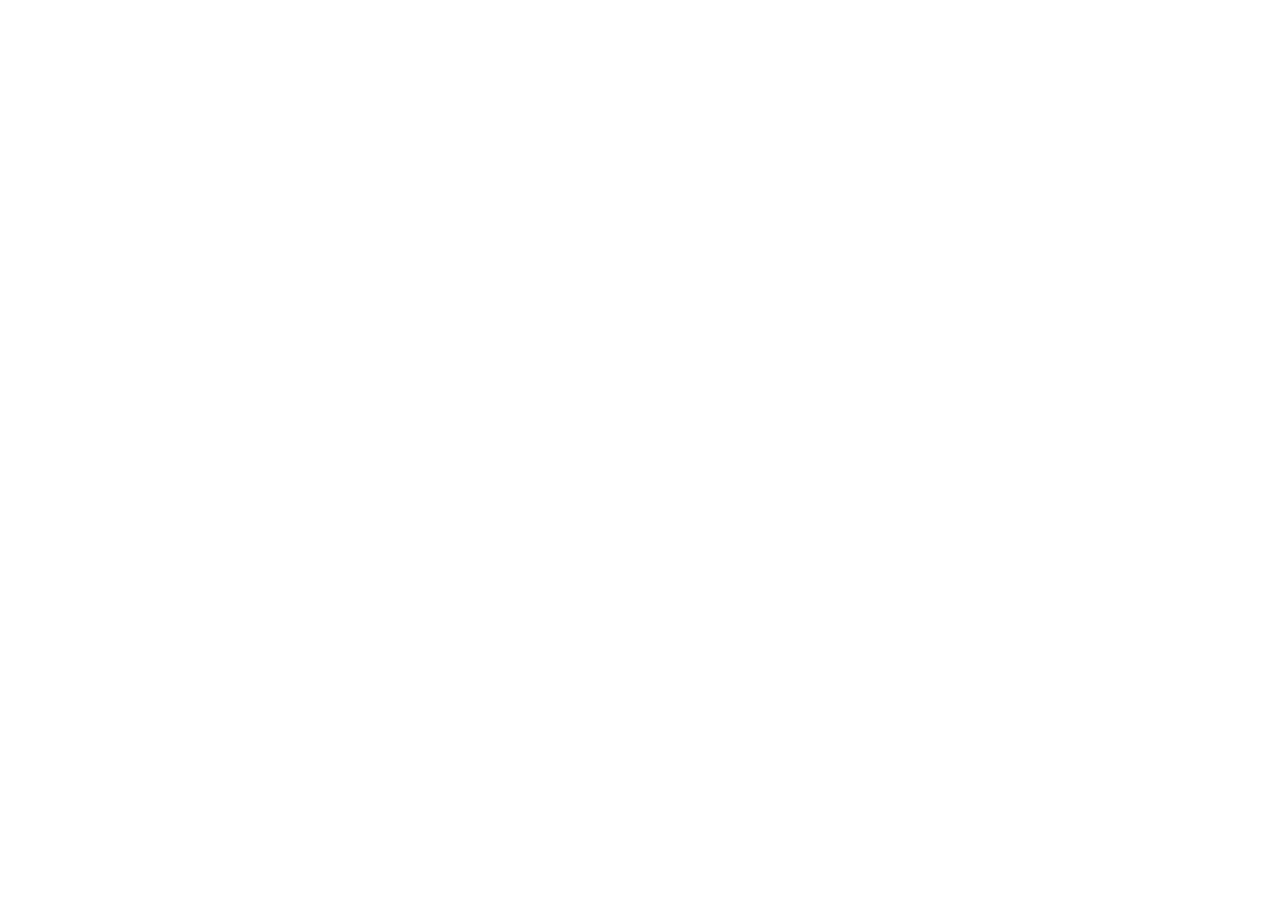
==== index.html @ b616f13e "init: start coffe house task" ====
<!DOCTYPE html>
<html lang="en">
<head>
    <meta charset="UTF-8">
    <meta name="viewport" content="width=device-width, initial-scale=1.0">
    <title>Coffe House</title>
</head>
<body>
    
</body>
</html>
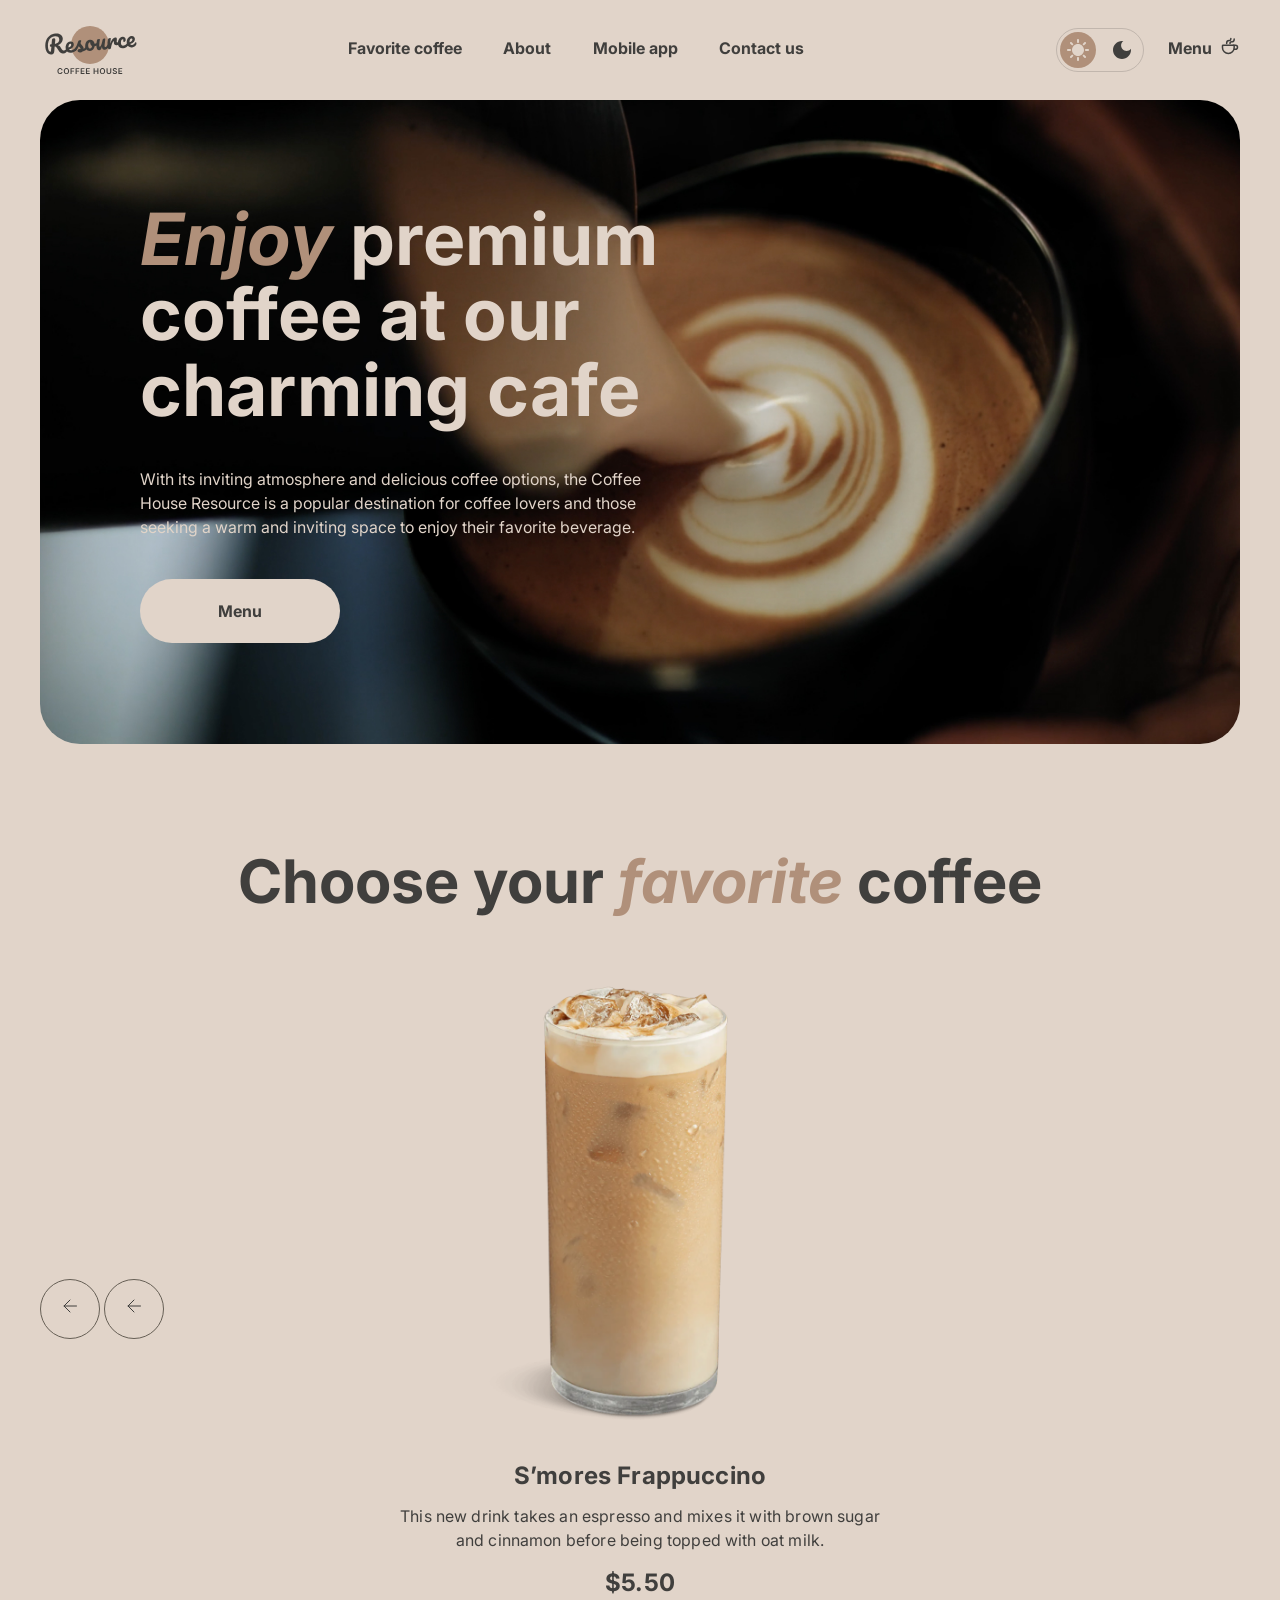
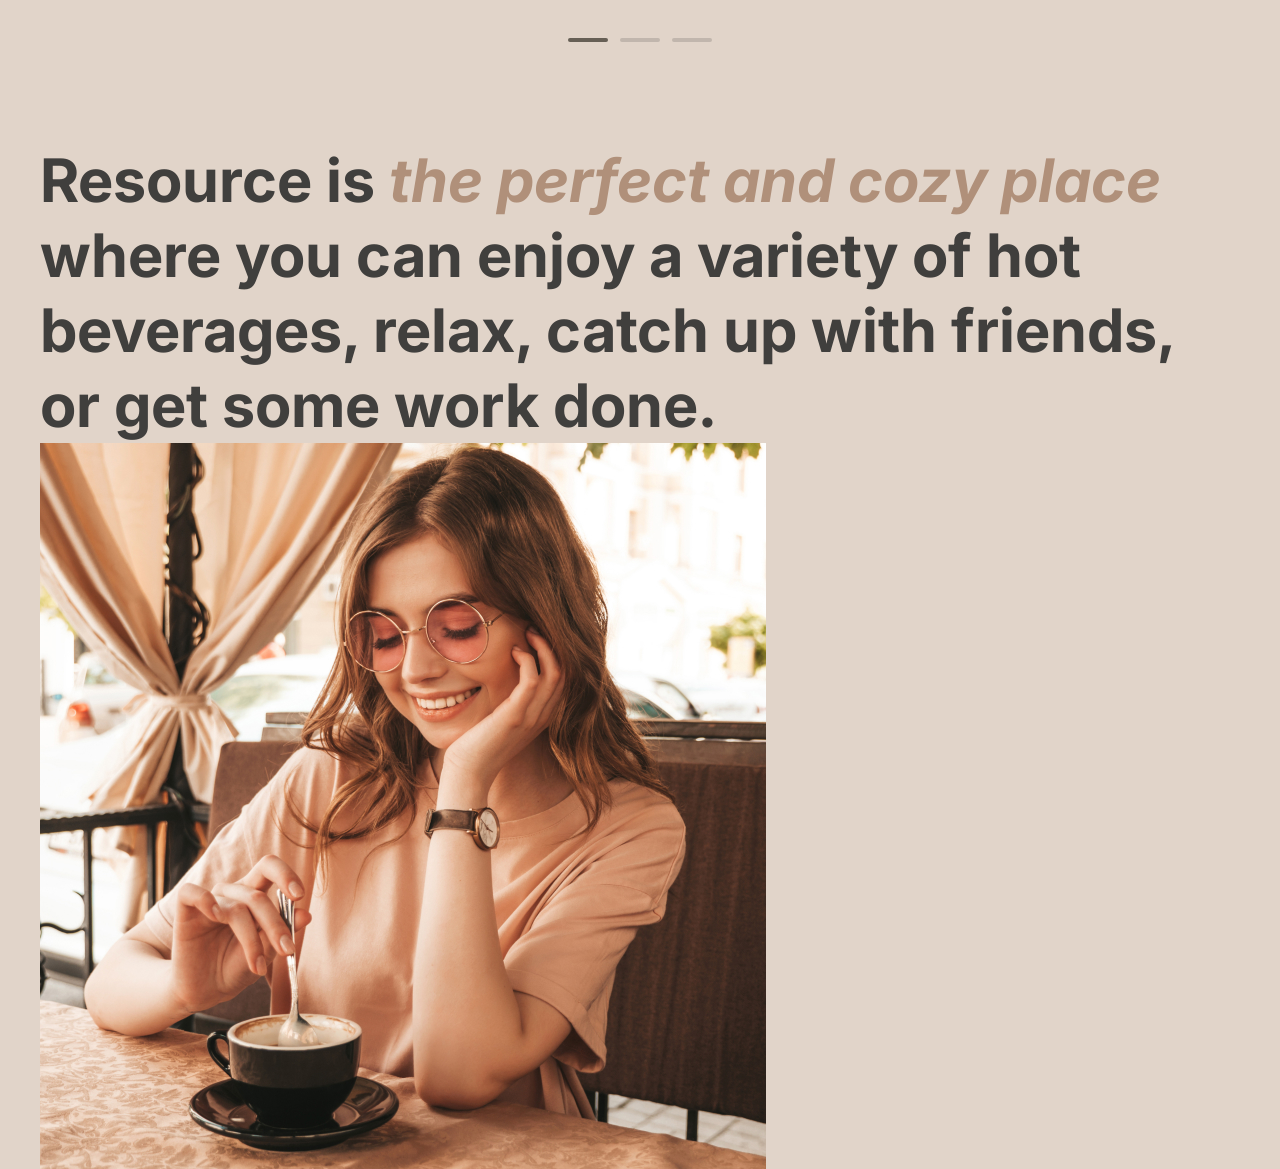
==== commit b7befe83: "feat: add header, hero & slider sections" ====
--- a/index.html
+++ b/index.html
@@ -1,11 +1,257 @@
-<!DOCTYPE html>
+<!doctype html>
 <html lang="en">
-<head>
-    <meta charset="UTF-8">
-    <meta name="viewport" content="width=device-width, initial-scale=1.0">
+  <head>
+    <meta charset="UTF-8" />
+    <meta name="viewport" content="width=device-width, initial-scale=1.0" />
+    <link rel="stylesheet" href="./styles/normalize.css" />
+    <link rel="stylesheet" href="./styles/style.css" />
     <title>Coffe House</title>
-</head>
-<body>
-    
-</body>
-</html>+  </head>
+  <body>
+    <div class="container">
+      <header class="header">
+        <div class="header__left">
+          <a href="/" class="header__logo"
+            ><svg
+              width="100"
+              height="60"
+              viewBox="0 0 100 60"
+              fill="none"
+              xmlns="http://www.w3.org/2000/svg"
+            >
+              <path
+                d="M69 25C69 35.4934 60.4934 44 50 44C39.5066 44 31 35.4934 31 25C31 14.5066 39.5066 6 50 6C60.4934 6 69 14.5066 69 25Z"
+                fill="#B0907A"
+              />
+              <path
+                d="M95.6784 22.2913C95.8856 22.2732 96.0534 22.3548 96.1817 22.5364C96.326 22.7165 96.4127 22.9739 96.442 23.3086C96.4922 23.8824 96.4 24.3884 96.1652 24.8265C95.7789 25.5509 95.2359 26.1365 94.5362 26.5832C93.8524 27.0285 93.0084 27.295 92.0042 27.3829C90.4741 27.5168 89.2469 27.1664 88.3226 26.3318C87.3969 25.4812 86.8658 24.2749 86.7291 22.7129C86.6329 21.6131 86.7748 20.5727 87.1547 19.5919C87.5333 18.5951 88.1046 17.7822 88.8687 17.1532C89.6487 16.5229 90.5568 16.1623 91.5928 16.0717C92.5173 15.9908 93.2829 16.2049 93.8895 16.714C94.4948 17.2071 94.8386 17.9239 94.9209 18.8643C95.0171 19.9641 94.7016 20.9473 93.9743 21.814C93.2617 22.6633 91.9772 23.4021 90.1208 24.0303C90.5675 24.73 91.2451 25.0401 92.1537 24.9606C92.8072 24.9035 93.3279 24.7053 93.7158 24.3662C94.1197 24.0257 94.5692 23.4725 95.0643 22.7064C95.2346 22.4506 95.4393 22.3122 95.6784 22.2913ZM91.3914 18.4503C90.8016 18.5019 90.3295 18.8885 89.9751 19.6102C89.6365 20.3304 89.5098 21.1767 89.5949 22.149L89.5991 22.1968C90.5199 21.8914 91.2318 21.4918 91.7347 20.9981C92.2376 20.5044 92.4632 19.9626 92.4117 19.3729C92.3852 19.0701 92.2766 18.8386 92.0859 18.6786C91.9098 18.5013 91.6783 18.4252 91.3914 18.4503Z"
+                fill="#403F3D"
+              />
+              <path
+                d="M83.2976 28.1446C81.7356 28.2813 80.4779 27.9497 79.5245 27.1497C78.5857 26.3324 78.0529 25.1985 77.926 23.7481C77.813 22.457 77.969 21.303 78.394 20.2861C78.819 19.2692 79.4149 18.4622 80.1818 17.8651C80.9487 17.268 81.7784 16.9304 82.671 16.8523C83.5477 16.7756 84.2481 16.9793 84.7723 17.4635C85.311 17.9303 85.6159 18.5702 85.6871 19.383C85.7456 20.0525 85.6437 20.6316 85.3813 21.1203C85.1348 21.6076 84.7725 21.8722 84.2944 21.9141C83.9915 21.9406 83.7382 21.8904 83.5344 21.7637C83.3465 21.6356 83.2414 21.444 83.2191 21.189C83.2093 21.0774 83.2141 20.9485 83.2334 20.8023C83.2527 20.6561 83.2676 20.5504 83.278 20.4852C83.3367 20.2392 83.357 20.0125 83.3389 19.8053C83.3208 19.5981 83.2511 19.4436 83.1297 19.3418C83.0243 19.2386 82.876 19.1953 82.6847 19.2121C82.3181 19.2441 81.9901 19.4415 81.7006 19.8041C81.4097 20.1508 81.193 20.6114 81.0506 21.186C80.9081 21.7606 80.8661 22.3826 80.9247 23.0521C81.0865 24.901 81.9723 25.7551 83.5821 25.6142C84.2356 25.557 84.9181 25.2805 85.6296 24.7846C86.3556 24.2714 87.0469 23.5444 87.7034 22.6036C87.8752 22.3637 88.0806 22.2333 88.3197 22.2124C88.5269 22.1942 88.6946 22.2759 88.8229 22.4574C88.9672 22.6375 89.054 22.895 89.0832 23.2297C89.1362 23.8354 89.028 24.3427 88.7587 24.7518C88.0904 25.7418 87.2526 26.5378 86.2452 27.1399C85.2524 27.7247 84.2699 28.0596 83.2976 28.1446Z"
+                fill="#403F3D"
+              />
+              <path
+                d="M69.549 29.3476C68.9433 29.4006 68.485 29.1195 68.1742 28.5042C67.8794 27.8876 67.6706 26.8779 67.5479 25.4753C67.3666 23.4032 67.4892 21.4089 67.9158 19.4924C68.0188 19.0177 68.2207 18.6627 68.5213 18.4276C68.8365 18.1752 69.289 18.0232 69.8787 17.9716C70.1975 17.9437 70.4242 17.964 70.5586 18.0326C70.6931 18.1011 70.7701 18.2469 70.7897 18.4701C70.812 18.7251 70.7426 19.3094 70.5816 20.2229C70.478 20.8744 70.3993 21.4434 70.3455 21.93C70.2917 22.4165 70.2636 23.0132 70.2612 23.7201C70.6673 22.3033 71.1594 21.136 71.7376 20.2181C72.3158 19.3002 72.8997 18.6308 73.4892 18.2098C74.0947 17.7874 74.6605 17.5532 75.1865 17.5072C76.2225 17.4166 76.7858 17.8893 76.8765 18.9253C76.8946 19.1325 76.8668 19.6409 76.7931 20.4504C76.7214 21.0991 76.6925 21.5032 76.7064 21.6626C76.7552 22.2204 76.9789 22.4819 77.3773 22.4471C77.8236 22.408 78.3668 22.0072 79.0067 21.2445C79.1958 21.0191 79.4019 20.8967 79.6251 20.8772C79.8323 20.8591 80 20.9408 80.1283 21.1223C80.2712 21.2864 80.3559 21.5199 80.3824 21.8228C80.434 22.4125 80.315 22.8887 80.0255 23.2513C79.6197 23.7526 79.1285 24.1971 78.5521 24.5848C77.9903 24.9552 77.3746 25.1697 76.7052 25.2282C75.8604 25.3021 75.196 25.1434 74.7121 24.7521C74.2441 24.3594 73.978 23.7965 73.9139 23.0633C73.8929 22.8242 73.8959 22.583 73.9228 22.3397C73.9268 22.0182 73.9239 21.8016 73.9142 21.69C73.8919 21.435 73.793 21.3151 73.6177 21.3305C73.3786 21.3514 73.0836 21.6503 72.7325 22.2271C72.396 22.7865 72.0748 23.5213 71.7689 24.4314C71.4631 25.3415 71.2332 26.2932 71.0791 27.2864C70.9694 28.0509 70.8068 28.5791 70.5914 28.8709C70.3906 29.1455 70.0431 29.3044 69.549 29.3476Z"
+                fill="#403F3D"
+              />
+              <path
+                d="M59.2462 30.2488C58.5289 30.3116 57.9106 30.0364 57.3912 29.4233C56.8863 28.7929 56.5906 27.9836 56.5042 26.9954C56.3996 25.8 56.3838 24.7012 56.4567 23.699C56.5282 22.6809 56.6985 21.5979 56.9675 20.4501C57.085 19.958 57.2782 19.5958 57.547 19.3635C57.8157 19.1312 58.2609 18.9878 58.8826 18.9334C59.2332 18.9028 59.4772 18.9376 59.6145 19.038C59.7677 19.1371 59.8541 19.2981 59.8736 19.5213C59.8847 19.6488 59.8347 20.0868 59.7235 20.8354C59.6157 21.4391 59.5349 21.9842 59.4811 22.4707C59.3088 24.1722 59.247 25.3019 59.2958 25.8598C59.3251 26.1945 59.3859 26.4301 59.4781 26.5666C59.569 26.6871 59.7021 26.7397 59.8774 26.7244C60.1165 26.7035 60.3904 26.4386 60.6993 25.9297C61.024 25.4195 61.3431 24.6608 61.6565 23.6536C61.9859 22.6451 62.2798 21.4148 62.5382 19.9627C62.6239 19.4734 62.7852 19.114 63.0221 18.8845C63.2749 18.6535 63.6643 18.5151 64.1903 18.4691C64.5569 18.437 64.8161 18.4625 64.9679 18.5456C65.1184 18.6127 65.204 18.7658 65.2249 19.0049C65.2598 19.4034 65.1561 20.5127 64.9138 22.3327C64.646 24.412 64.533 25.6907 64.5748 26.1688C64.6013 26.4717 64.686 26.7052 64.8289 26.8694C64.9703 27.0176 65.1447 27.0827 65.3519 27.0645C65.6706 27.0366 66.0285 26.8126 66.4254 26.3924C66.8368 25.9549 67.3708 25.2657 68.0273 24.3249C68.199 24.0851 68.4044 23.9547 68.6435 23.9337C68.8507 23.9156 69.0185 23.9973 69.1468 24.1788C69.291 24.3589 69.3778 24.6163 69.4071 24.9511C69.4629 25.5886 69.3547 26.096 69.0825 26.4731C68.471 27.3779 67.7905 28.1361 67.041 28.7477C66.3074 29.358 65.4385 29.707 64.4343 29.7949C63.6693 29.8618 63.0776 29.6165 62.6594 29.0588C62.2572 28.4997 62.0093 27.6862 61.9159 26.6183C61.7398 27.7259 61.4065 28.5982 60.9162 29.2354C60.4245 29.8566 59.8678 30.1944 59.2462 30.2488Z"
+                fill="#403F3D"
+              />
+              <path
+                d="M57.5606 22.8796C57.7678 22.8614 57.9362 22.9511 58.0659 23.1485C58.1956 23.346 58.2744 23.6041 58.3023 23.9229C58.3692 24.688 58.1779 25.1625 57.7282 25.3463C56.8011 25.7647 55.7659 26.048 54.6225 26.1963C54.4367 27.5616 53.9332 28.6898 53.1117 29.5808C52.2888 30.4559 51.3115 30.9429 50.1799 31.0419C49.2235 31.1256 48.3824 30.9663 47.6566 30.564C46.9467 30.1603 46.383 29.5913 45.9654 28.8569C45.5478 28.1225 45.3 27.309 45.2219 26.4164C45.1159 25.205 45.2529 24.1089 45.6328 23.1281C46.0114 22.1313 46.5841 21.3343 47.351 20.7372C48.1165 20.1242 48.9933 19.7744 49.9816 19.688C51.1929 19.582 52.2022 19.9193 53.0093 20.6999C53.8309 21.4632 54.3592 22.453 54.5941 23.6691C55.339 23.5558 56.2177 23.3183 57.23 22.9567C57.3547 22.9136 57.4649 22.8879 57.5606 22.8796ZM50.1494 28.4908C50.6595 28.4462 51.0797 28.2007 51.41 27.7542C51.7563 27.3063 51.959 26.6863 52.0182 25.8941C51.4948 25.6026 51.0739 25.1977 50.7555 24.6795C50.4531 24.1599 50.2754 23.5972 50.2224 22.9916C50.2001 22.7365 50.2017 22.4794 50.2272 22.2202L50.1076 22.2307C49.4701 22.2864 48.9633 22.644 48.5873 23.3032C48.2259 23.9452 48.094 24.824 48.1916 25.9398C48.2683 26.8164 48.4942 27.4712 48.8694 27.9042C49.2605 28.3357 49.6872 28.5313 50.1494 28.4908Z"
+                fill="#403F3D"
+              />
+              <path
+                d="M40.3103 32.4354C39.4815 32.508 38.8272 32.3725 38.3474 32.029C37.8836 31.6841 37.6307 31.2726 37.5889 30.7944C37.5527 30.38 37.6727 30.0081 37.9491 29.6787C38.2254 29.3494 38.6584 29.1589 39.2482 29.1073C39.4554 29.0892 39.6966 29.0922 39.9717 29.1163C40.2614 29.1231 40.4787 29.1282 40.6235 29.1316C40.5713 28.7185 40.4415 28.3364 40.2341 27.9851C40.0427 27.6325 39.8048 27.3 39.5205 26.9876C39.2348 26.6592 38.9692 26.3773 38.7237 26.1418C38.3119 27.1254 37.8861 27.9497 37.4464 28.6145C37.0226 29.278 36.5482 29.9137 36.0232 30.5218C35.7614 30.8338 35.4711 31.0038 35.1523 31.0316C34.8973 31.054 34.6824 30.9844 34.5077 30.823C34.3316 30.6457 34.2316 30.4216 34.2079 30.1506C34.1801 29.8318 34.2658 29.5272 34.4653 29.2367L34.7426 28.827C35.5244 27.6664 36.1078 26.7159 36.4928 25.9756C36.7233 25.4896 36.9884 24.8481 37.288 24.0509C37.5863 23.2379 37.8745 22.4016 38.1527 21.542C38.3942 20.8142 38.9931 20.4085 39.9494 20.3248C40.3957 20.2858 40.71 20.2984 40.8923 20.3628C41.0746 20.4271 41.1734 20.547 41.1888 20.7223C41.1971 20.8179 41.1785 20.9722 41.1329 21.1849C41.0873 21.3977 41.0177 21.6126 40.9243 21.8296C40.6876 22.4285 40.5867 22.9272 40.6215 23.3257C40.6424 23.5647 40.7451 23.8208 40.9296 24.0937C41.1301 24.3653 41.4244 24.7009 41.8127 25.1006C42.3814 25.7254 42.8141 26.2657 43.111 26.7216C43.4224 27.1601 43.6025 27.6583 43.6513 28.2162C43.6652 28.3756 43.6688 28.6001 43.662 28.8898C44.4166 28.5187 45.2626 27.6335 46.2003 26.2345C46.372 25.9946 46.5774 25.8642 46.8165 25.8433C47.0237 25.8252 47.1915 25.9069 47.3198 26.0884C47.464 26.2685 47.5508 26.5259 47.5801 26.8606C47.6331 27.4663 47.5249 27.9737 47.2555 28.3827C46.545 29.4407 45.8392 30.185 45.1381 30.6158C44.4515 31.0292 43.5756 31.2985 42.5105 31.4238C41.9204 32.0215 41.187 32.3587 40.3103 32.4354Z"
+                fill="#403F3D"
+              />
+              <path
+                d="M36.6161 26.7357C36.8233 26.7175 36.9911 26.7992 37.1194 26.9807C37.2636 27.1608 37.3504 27.4183 37.3797 27.753C37.4355 28.3905 37.3273 28.8979 37.0551 29.2751C36.5281 30.0439 35.7492 30.7786 34.7183 31.4791C33.7034 32.1782 32.5823 32.5815 31.355 32.6888C29.6814 32.8353 28.3426 32.4947 27.3386 31.667C26.3347 30.8394 25.7637 29.6365 25.6256 28.0586C25.5294 26.9588 25.6713 25.9185 26.0512 24.9376C26.4298 23.9408 27.0011 23.1279 27.7652 22.4989C28.5452 21.8686 29.4533 21.508 30.4893 21.4174C31.4138 21.3365 32.1793 21.5506 32.786 22.0597C33.3913 22.5528 33.7351 23.2696 33.8173 24.21C33.9136 25.3098 33.5981 26.293 32.8708 27.1597C32.1581 28.009 30.8816 28.7471 29.0412 29.3739C29.5039 30.0722 30.293 30.3726 31.4088 30.275C32.126 30.2122 32.9173 29.894 33.7826 29.3204C34.6625 28.7295 35.4016 27.9983 35.9999 27.1269C36.1716 26.887 36.377 26.7566 36.6161 26.7357ZM30.2878 23.796C29.6981 23.8476 29.226 24.2342 28.8715 24.9559C28.533 25.6761 28.4063 26.5224 28.4914 27.4947L28.4955 27.5425C29.4164 27.2371 30.1283 26.8375 30.6312 26.3438C31.1341 25.8501 31.3597 25.3083 31.3081 24.7186C31.2816 24.4158 31.1731 24.1843 30.9824 24.0243C30.8063 23.847 30.5747 23.7709 30.2878 23.796Z"
+                fill="#403F3D"
+              />
+              <path
+                d="M27.6906 27.5167C27.8978 27.4986 28.0656 27.5803 28.1939 27.7618C28.3382 27.9419 28.4249 28.1993 28.4542 28.5341C28.5086 29.1557 28.4004 29.6631 28.1296 30.0561C27.4454 31.0476 26.7351 31.8324 25.9987 32.4108C25.261 32.9733 24.3581 33.3012 23.2902 33.3946C22.2541 33.4853 21.3451 33.2837 20.5631 32.79C19.797 32.2949 19.028 31.3985 18.256 30.1009C17.6351 29.063 17.151 28.3023 16.8035 27.8188C16.4547 27.3193 16.119 26.9712 15.7967 26.7745C15.4903 26.5765 15.1198 26.4724 14.6852 26.4622C14.6508 26.8025 14.5595 27.8705 14.4114 29.6663C14.3537 30.4744 14.3165 30.9675 14.3 31.1456C14.2256 32.1319 13.9724 32.9089 13.5402 33.4767C13.1067 34.0286 12.4038 34.3471 11.4315 34.4321C10.3636 34.5256 9.38799 34.2977 8.50477 33.7486C7.63609 33.1822 6.9298 32.3606 6.38589 31.2839C5.84059 30.1913 5.50518 28.9277 5.37968 27.4932C5.1454 24.8154 5.40544 22.4638 6.15978 20.4383C6.93006 18.4115 8.10738 16.8148 9.69174 15.6483C11.2906 14.4644 13.1899 13.7763 15.3895 13.5838C16.9196 13.45 18.223 13.5688 19.2994 13.9404C20.3759 14.312 21.1968 14.8826 21.762 15.6523C22.3432 16.4206 22.6784 17.3148 22.7676 18.3349C22.8457 19.2275 22.7073 20.1229 22.3522 21.0213C22.0117 21.9023 21.4476 22.7066 20.66 23.434C19.8724 24.1614 18.8869 24.7375 17.7034 25.1622C18.4866 25.3025 19.1057 25.5856 19.5605 26.0116C20.0154 26.4376 20.4891 27.0787 20.9816 27.9351C21.5115 28.8524 22.0112 29.5153 22.4806 29.924C22.966 30.3312 23.4955 30.5098 24.0693 30.4596C24.5794 30.4149 25.0509 30.205 25.4838 29.8299C25.9154 29.4388 26.4456 28.7981 27.0744 27.9079C27.2461 27.6681 27.4515 27.5377 27.6906 27.5167ZM11.3837 26.727C10.8418 26.7744 10.4561 26.6797 10.2266 26.4428C10.013 26.2045 9.89225 25.9259 9.86436 25.6071C9.8309 25.2246 9.92394 24.9113 10.1435 24.6672C10.379 24.4218 10.6562 24.2851 10.9749 24.2572L11.5727 24.2049C11.691 22.6206 11.8123 21.2528 11.9364 20.1016C12.053 19.0474 12.6771 18.4708 13.8088 18.3718C14.7173 18.2923 15.2071 18.659 15.2782 19.4719C15.2936 19.6473 15.2975 19.7835 15.2899 19.8805L14.9199 23.9121C15.7764 23.789 16.5393 23.5134 17.2085 23.0855C17.8937 22.6561 18.4149 22.0966 18.7722 21.4068C19.1454 20.7156 19.2957 19.9556 19.2232 19.1268C19.1353 18.1226 18.7236 17.3636 17.988 16.8498C17.2524 16.3359 16.2232 16.1369 14.9002 16.2526C13.3382 16.3893 12.0016 16.8997 10.8904 17.7839C9.79381 18.6508 8.98568 19.8779 8.46605 21.4653C7.94503 23.0366 7.78003 24.9142 7.97108 27.0978C8.06033 28.1179 8.24063 28.9855 8.51198 29.7006C8.78334 30.4157 9.08648 30.9432 9.42139 31.2834C9.75631 31.6235 10.0592 31.7817 10.3302 31.7579C10.5374 31.7398 10.6957 31.6216 10.8051 31.4032C10.9304 31.1834 11.0127 30.839 11.052 30.3698L11.3837 26.727Z"
+                fill="#403F3D"
+              />
+              <path
+                d="M78.4023 54.0001V48.1819H82.1864V49.0654H79.4563V50.645H81.9904V51.5285H79.4563V53.1165H82.2092V54.0001H78.4023Z"
+                fill="#403F3D"
+              />
+              <path
+                d="M75.9698 49.7813C75.9433 49.5332 75.8316 49.34 75.6346 49.2017C75.4395 49.0635 75.1857 48.9943 74.8732 48.9943C74.6535 48.9943 74.4651 49.0275 74.3079 49.0938C74.1507 49.1601 74.0304 49.25 73.9471 49.3637C73.8638 49.4773 73.8211 49.607 73.8192 49.7529C73.8192 49.8741 73.8467 49.9792 73.9016 50.0682C73.9585 50.1572 74.0352 50.233 74.1317 50.2955C74.2283 50.3561 74.3353 50.4072 74.4528 50.4489C74.5702 50.4906 74.6886 50.5256 74.8079 50.554L75.3533 50.6904C75.573 50.7415 75.7842 50.8106 75.9869 50.8977C76.1914 50.9849 76.3742 51.0947 76.5352 51.2273C76.698 51.3599 76.8268 51.5199 76.9215 51.7074C77.0162 51.8949 77.0636 52.1146 77.0636 52.3665C77.0636 52.7074 76.9764 53.0076 76.8022 53.2671C76.628 53.5246 76.3761 53.7263 76.0465 53.8722C75.7189 54.0161 75.3221 54.0881 74.8562 54.0881C74.4035 54.0881 74.0105 54.018 73.6772 53.8779C73.3458 53.7377 73.0863 53.5332 72.8988 53.2642C72.7132 52.9953 72.6128 52.6676 72.5977 52.2813H73.6346C73.6497 52.4839 73.7122 52.6525 73.8221 52.787C73.9319 52.9214 74.0749 53.0218 74.2511 53.0881C74.4291 53.1544 74.628 53.1875 74.8477 53.1875C75.0768 53.1875 75.2776 53.1534 75.4499 53.0852C75.6242 53.0152 75.7605 52.9186 75.859 52.7955C75.9575 52.6705 76.0077 52.5246 76.0096 52.358C76.0077 52.2065 75.9632 52.0815 75.8761 51.983C75.7889 51.8826 75.6668 51.7993 75.5096 51.733C75.3543 51.6648 75.1725 51.6042 74.9641 51.5512L74.3022 51.3807C73.823 51.2576 73.4442 51.071 73.1658 50.821C72.8893 50.5692 72.7511 50.2349 72.7511 49.8182C72.7511 49.4754 72.8439 49.1752 73.0295 48.9176C73.217 48.6601 73.4717 48.4602 73.7937 48.3182C74.1156 48.1743 74.4802 48.1023 74.8874 48.1023C75.3003 48.1023 75.6621 48.1743 75.9727 48.3182C76.2852 48.4602 76.5304 48.6582 76.7085 48.912C76.8865 49.1638 76.9783 49.4536 76.984 49.7813H75.9698Z"
+                fill="#403F3D"
+              />
+              <path
+                d="M70.2086 48.1819H71.2626V51.983C71.2626 52.3997 71.1641 52.7662 70.9672 53.0825C70.7721 53.3987 70.4975 53.6459 70.1433 53.8239C69.7891 54.0001 69.3753 54.0881 68.9018 54.0881C68.4264 54.0881 68.0117 54.0001 67.6575 53.8239C67.3033 53.6459 67.0287 53.3987 66.8336 53.0825C66.6386 52.7662 66.541 52.3997 66.541 51.983V48.1819H67.595V51.895C67.595 52.1374 67.648 52.3533 67.7541 52.5427C67.862 52.7321 68.0136 52.8807 68.2086 52.9887C68.4037 53.0948 68.6348 53.1478 68.9018 53.1478C69.1689 53.1478 69.3999 53.0948 69.595 52.9887C69.792 52.8807 69.9435 52.7321 70.0495 52.5427C70.1556 52.3533 70.2086 52.1374 70.2086 51.895V48.1819Z"
+                fill="#403F3D"
+              />
+              <path
+                d="M65.1435 51.0909C65.1435 51.7178 65.026 52.2548 64.7912 52.7017C64.5582 53.1468 64.2401 53.4877 63.8366 53.7245C63.4351 53.9612 62.9796 54.0796 62.4702 54.0796C61.9607 54.0796 61.5043 53.9612 61.1009 53.7245C60.6993 53.4858 60.3812 53.144 60.1463 52.6989C59.9134 52.2519 59.7969 51.7159 59.7969 51.0909C59.7969 50.464 59.9134 49.9281 60.1463 49.483C60.3812 49.036 60.6993 48.6942 61.1009 48.4574C61.5043 48.2207 61.9607 48.1023 62.4702 48.1023C62.9796 48.1023 63.4351 48.2207 63.8366 48.4574C64.2401 48.6942 64.5582 49.036 64.7912 49.483C65.026 49.9281 65.1435 50.464 65.1435 51.0909ZM64.0838 51.0909C64.0838 50.6496 64.0147 50.2775 63.8764 49.9745C63.7401 49.6695 63.5507 49.4394 63.3082 49.2841C63.0658 49.1269 62.7865 49.0483 62.4702 49.0483C62.1539 49.0483 61.8745 49.1269 61.6321 49.2841C61.3897 49.4394 61.1993 49.6695 61.0611 49.9745C60.9247 50.2775 60.8565 50.6496 60.8565 51.0909C60.8565 51.5322 60.9247 51.9053 61.0611 52.2102C61.1993 52.5133 61.3897 52.7434 61.6321 52.9006C61.8745 53.0559 62.1539 53.1335 62.4702 53.1335C62.7865 53.1335 63.0658 53.0559 63.3082 52.9006C63.5507 52.7434 63.7401 52.5133 63.8764 52.2102C64.0147 51.9053 64.0838 51.5322 64.0838 51.0909Z"
+                fill="#403F3D"
+              />
+              <path
+                d="M53.5918 54.0001V48.1819H54.6458V50.645H57.3418V48.1819H58.3986V54.0001H57.3418V51.5285H54.6458V54.0001H53.5918Z"
+                fill="#403F3D"
+              />
+              <path
+                d="M45.9492 54.0001V48.1819H49.7333V49.0654H47.0032V50.645H49.5373V51.5285H47.0032V53.1165H49.756V54.0001H45.9492Z"
+                fill="#403F3D"
+              />
+              <path
+                d="M40.6895 54.0001V48.1819H44.4735V49.0654H41.7434V50.645H44.2775V51.5285H41.7434V53.1165H44.4963V54.0001H40.6895Z"
+                fill="#403F3D"
+              />
+              <path
+                d="M35.6016 54.0001V48.1819H39.3288V49.0654H36.6555V50.645H39.0732V51.5285H36.6555V54.0001H35.6016Z"
+                fill="#403F3D"
+              />
+              <path
+                d="M30.5137 54.0001V48.1819H34.2409V49.0654H31.5676V50.645H33.9853V51.5285H31.5676V54.0001H30.5137Z"
+                fill="#403F3D"
+              />
+              <path
+                d="M29.1181 51.0909C29.1181 51.7178 29.0007 52.2548 28.7658 52.7017C28.5328 53.1468 28.2147 53.4877 27.8113 53.7245C27.4097 53.9612 26.9542 54.0796 26.4448 54.0796C25.9353 54.0796 25.4789 53.9612 25.0755 53.7245C24.6739 53.4858 24.3558 53.144 24.1209 52.6989C23.888 52.2519 23.7715 51.7159 23.7715 51.0909C23.7715 50.464 23.888 49.9281 24.1209 49.483C24.3558 49.036 24.6739 48.6942 25.0755 48.4574C25.4789 48.2207 25.9353 48.1023 26.4448 48.1023C26.9542 48.1023 27.4097 48.2207 27.8113 48.4574C28.2147 48.6942 28.5328 49.036 28.7658 49.483C29.0007 49.9281 29.1181 50.464 29.1181 51.0909ZM28.0584 51.0909C28.0584 50.6496 27.9893 50.2775 27.851 49.9745C27.7147 49.6695 27.5253 49.4394 27.2828 49.2841C27.0404 49.1269 26.7611 49.0483 26.4448 49.0483C26.1285 49.0483 25.8491 49.1269 25.6067 49.2841C25.3643 49.4394 25.1739 49.6695 25.0357 49.9745C24.8993 50.2775 24.8311 50.6496 24.8311 51.0909C24.8311 51.5322 24.8993 51.9053 25.0357 52.2102C25.1739 52.5133 25.3643 52.7434 25.6067 52.9006C25.8491 53.0559 26.1285 53.1335 26.4448 53.1335C26.7611 53.1335 27.0404 53.0559 27.2828 52.9006C27.5253 52.7434 27.7147 52.5133 27.851 52.2102C27.9893 51.9053 28.0584 51.5322 28.0584 51.0909Z"
+                fill="#403F3D"
+              />
+              <path
+                d="M22.5536 50.1449H21.4911C21.4608 49.9707 21.4049 49.8163 21.3235 49.6818C21.2421 49.5455 21.1407 49.4299 21.0195 49.3352C20.8983 49.2406 20.7601 49.1695 20.6048 49.1222C20.4513 49.0729 20.2856 49.0483 20.1076 49.0483C19.7913 49.0483 19.511 49.1279 19.2667 49.287C19.0224 49.4442 18.8311 49.6752 18.6928 49.9801C18.5546 50.2832 18.4854 50.6534 18.4854 51.0909C18.4854 51.536 18.5546 51.911 18.6928 52.2159C18.833 52.519 19.0243 52.7481 19.2667 52.9034C19.511 53.0568 19.7904 53.1335 20.1048 53.1335C20.279 53.1335 20.4419 53.1108 20.5934 53.0654C20.7468 53.018 20.8841 52.9489 21.0053 52.858C21.1284 52.7671 21.2317 52.6553 21.315 52.5227C21.4002 52.3902 21.4589 52.2387 21.4911 52.0682L22.5536 52.0739C22.5138 52.3504 22.4277 52.6099 22.2951 52.8523C22.1644 53.0947 21.993 53.3087 21.7809 53.4943C21.5688 53.6781 21.3207 53.822 21.0366 53.9262C20.7525 54.0284 20.4371 54.0796 20.0906 54.0796C19.5792 54.0796 19.1228 53.9612 18.7212 53.7245C18.3197 53.4877 18.0034 53.1459 17.7724 52.6989C17.5413 52.2519 17.4258 51.7159 17.4258 51.0909C17.4258 50.464 17.5423 49.9281 17.7752 49.483C18.0082 49.036 18.3254 48.6942 18.7269 48.4574C19.1284 48.2207 19.583 48.1023 20.0906 48.1023C20.4144 48.1023 20.7156 48.1477 20.994 48.2387C21.2724 48.3296 21.5205 48.4631 21.7383 48.6392C21.9561 48.8135 22.1351 49.0275 22.2752 49.2813C22.4173 49.5332 22.5101 49.821 22.5536 50.1449Z"
+                fill="#403F3D"
+              />
+            </svg>
+          </a>
+          <nav class="header__nav">
+            <ul class="nav__list">
+              <li class="nav__list-item">
+                <a href="#" class="nav__item-link link">Favorite coffee</a>
+              </li>
+              <li class="nav__list-item">
+                <a href="#" class="nav__item-link link">About</a>
+              </li>
+              <li class="nav__list-item">
+                <a href="#" class="nav__item-link link">Mobile app</a>
+              </li>
+              <li class="nav__list-item">
+                <a href="#" class="nav__item-link link">Contact us</a>
+              </li>
+            </ul>
+          </nav>
+        </div>
+        <div class="header__menu">
+          <ul class="header__menu-list">
+            <li class="menu__list-item">
+              <button class="menu__item-btn active">
+                <svg
+                  width="22"
+                  height="22"
+                  viewBox="0 0 22 22"
+                  fill="none"
+                  xmlns="http://www.w3.org/2000/svg"
+                >
+                  <path
+                    d="M10 3V1C10 0.45 10.45 0 11 0C11.55 0 12 0.45 12 1V3C12 3.55 11.55 4 11 4C10.45 4 10 3.55 10 3ZM17.36 6.05L18.77 4.63C19.16 4.24 19.16 3.61 18.77 3.22C18.38 2.83 17.75 2.83 17.36 3.22L15.95 4.64C15.56 5.03 15.56 5.66 15.95 6.05C16.34 6.44 16.97 6.44 17.36 6.05ZM21 10H19C18.45 10 18 10.45 18 11C18 11.55 18.45 12 19 12H21C21.55 12 22 11.55 22 11C22 10.45 21.55 10 21 10ZM11 18C10.45 18 10 18.45 10 19V21C10 21.55 10.45 22 11 22C11.55 22 12 21.55 12 21V19C12 18.45 11.55 18 11 18ZM4.64 6.05L3.22 4.64C2.83 4.25 2.83 3.61 3.22 3.23C3.61 2.85 4.25 2.84 4.63 3.23L6.04 4.64C6.43 5.03 6.43 5.67 6.04 6.05C5.65 6.43 5.02 6.44 4.64 6.05ZM15.95 15.95C15.56 16.34 15.56 16.98 15.95 17.36L17.36 18.77C17.75 19.16 18.39 19.16 18.77 18.77C19.16 18.38 19.16 17.74 18.77 17.36L17.36 15.95C16.98 15.56 16.34 15.56 15.95 15.95ZM1 12H3C3.55 12 4 11.55 4 11C4 10.45 3.55 10 3 10H1C0.45 10 0 10.45 0 11C0 11.55 0.45 12 1 12ZM4.64 18.78L6.05 17.37C6.44 16.98 6.44 16.34 6.05 15.96C5.66 15.58 5.02 15.57 4.64 15.96L3.23 17.37C2.84 17.76 2.84 18.4 3.23 18.78C3.61 19.17 4.25 19.17 4.64 18.78ZM11 5C7.69 5 5 7.69 5 11C5 14.31 7.69 17 11 17C14.31 17 17 14.31 17 11C17 7.69 14.31 5 11 5Z"
+                    fill="#E1D4C9"
+                  />
+                </svg>
+              </button>
+            </li>
+            <li class="menu__list-item">
+              <button class="menu__item-btn">
+                <svg
+                  width="18"
+                  height="18"
+                  viewBox="0 0 18 18"
+                  fill="none"
+                  xmlns="http://www.w3.org/2000/svg"
+                >
+                  <path
+                    d="M9 0C4.03 0 0 4.03 0 9C0 13.97 4.03 18 9 18C13.97 18 18 13.97 18 9C18 8.54 17.96 8.08 17.9 7.64C16.92 9.01 15.32 9.9 13.5 9.9C10.52 9.9 8.1 7.48 8.1 4.5C8.1 2.69 8.99 1.08 10.36 0.0999999C9.92 0.0399999 9.46 0 9 0Z"
+                    fill="#403F3D"
+                  />
+                </svg>
+              </button>
+            </li>
+          </ul>
+          <button class="header__menu-btn link">Menu</button>
+        </div>
+      </header>
+      <main class="main">
+        <section class="hero">
+          <div class="hero__info">
+            <h1 class="hero__title">
+              <span class="title--italic">Enjoy</span> premium coffee at our
+              charming cafe
+            </h1>
+            <p class="hero__paragraph">
+              With its inviting atmosphere and delicious coffee options, the
+              Coffee House Resource is a popular destination for coffee lovers
+              and those seeking a warm and inviting space to enjoy their
+              favorite beverage.
+            </p>
+            <button class="hero__btn">Menu</button>
+          </div>
+        </section>
+        <section class="favorite">
+          <h2 class="favorite__title">
+            Choose your <span class="title--italic">favorite</span> coffee
+          </h2>
+          <div class="slider">
+            <div class="slider__controls">
+              <button class="slider__controls-btn slider__controls-btn--prev">
+                <svg
+                  width="24"
+                  height="24"
+                  viewBox="0 0 24 24"
+                  fill="none"
+                  xmlns="http://www.w3.org/2000/svg"
+                >
+                  <path
+                    d="M18.5 12H6M12 18L6 12L12 6"
+                    stroke="#403F3D"
+                    stroke-linecap="round"
+                    stroke-linejoin="round"
+                  />
+                </svg>
+              </button>
+              <button class="slider__controls-btn slider__controls-btn--next">
+                <svg
+                  width="24"
+                  height="24"
+                  viewBox="0 0 24 24"
+                  fill="none"
+                  xmlns="http://www.w3.org/2000/svg"
+                >
+                  <path
+                    d="M18.5 12H6M12 18L6 12L12 6"
+                    stroke="#403F3D"
+                    stroke-linecap="round"
+                    stroke-linejoin="round"
+                  />
+                </svg>
+              </button>
+            </div>
+            <aside class="slider__card">
+              <img
+                src="./assets/images/slider/coffee-slider-1.png"
+                alt="S’mores Frappuccino"
+                class="slider__card-image"
+              />
+              <div class="slider__card-info">
+                <h3 class="card__title">S’mores Frappuccino</h3>
+                <p class="card__paragraph">
+                  This new drink takes an espresso and mixes it with brown sugar
+                  and cinnamon before being topped with oat milk.
+                </p>
+                <p class="card__cost">$5.50</p>
+              </div>
+            </aside>
+          </div>
+          <div class="slider__controls-btns">
+            <button class="controls__btns active"></button>
+            <button class="controls__btns"></button>
+            <button class="controls__btns"></button>
+          </div>
+        </section>
+        <section class="about">
+          <h2 class="about__title">
+            Resource is
+            <span class="title--italic">the perfect and cozy place</span> where
+            you can enjoy a variety of hot beverages, relax, catch up with
+            friends, or get some work done.
+          </h2>
+          <ul class="about__list">
+            <li class="about__list-item">
+              <img
+                src="./assets/images/about/about-1.jpg"
+                alt="about-1"
+                class="item__image"
+              />
+            </li>
+          </ul>
+        </section>
+      </main>
+      <footer class="footer"></footer>
+    </div>
+  </body>
+</html>
--- a/styles/style.css
+++ b/styles/style.css
@@ -0,0 +1,394 @@
+@font-face {
+  font-family: "Inter";
+  src: url("../assets/fonts/Inter-Regular.woff2") format("woff2");
+  font-weight: 400;
+  font-style: normal;
+  font-display: swap;
+}
+
+@font-face {
+  font-family: "Inter";
+  src: url("../assets/fonts/Inter-Bold.woff2") format("woff2");
+  font-weight: 600;
+  font-style: normal;
+  font-display: swap;
+}
+
+@font-face {
+  font-family: "Inter";
+  src: url("../assets/fonts/Inter-BoldItalic.woff2") format("woff2");
+  font-weight: 600;
+  font-style: italic;
+  font-display: swap;
+}
+
+/*========== GLOBAL ============*/
+:root {
+  --color-primary: #403f3d;
+  --color-inverse: #e1d4c9;
+  --color-accent: #b0907a;
+  --color-bg-overlay: #403f3dcc;
+  --color-border-primary: #c1b6ad;
+  --color-border-inverse: #665f55;
+
+  --font-sans: "Inter", sans-serif;
+
+  --border-radius: 6.25rem;
+  --transition-duration: 0.2s;
+
+  --container-width: 85rem;
+  --container-padding-x: 2.5rem;
+}
+
+.dark {
+  --color-primary: #e1d4c9;
+  --color-inverse: #e1d4c9;
+  --color-accent: #b0907a;
+  --color-bg-page: #292826;
+  --color-bg-container: #403f3d;
+  --color-bg-overlay: #292826cc;
+  --color-border-primary: #665f55;
+  --color-border-inverse: #c1b6ad;
+}
+
+html {
+  scroll-padding-top: 6rem;
+}
+
+body {
+  width: 100%;
+  height: 100%;
+  color: var(--color-primary);
+  font-family: var(--font-sans);
+  background-color: var(--color-inverse);
+}
+
+a {
+  color: inherit;
+  text-decoration: none;
+  transition-duration: var(--transition-duration);
+}
+
+button {
+  background: none;
+  border: none;
+  outline: none;
+  box-shadow: none;
+  padding: 0;
+  color: inherit;
+  cursor: pointer;
+}
+
+h1,
+h2,
+h3,
+h4 {
+  font-size: 4.5rem;
+  font-weight: bold;
+  color: var(--color-primary);
+  line-height: 105%;
+}
+
+h2 {
+  font-size: 3.75rem;
+  line-height: 125%;
+}
+
+h3 {
+  font-size: 1.5rem;
+}
+
+.container {
+  display: flex;
+  flex-direction: column;
+  width: 100%;
+  height: 100%;
+  max-width: calc(var(--container-width) + var(--container-padding-x) * 2);
+  padding: 0 var(--container-padding-x) 2.5rem;
+  margin-inline: auto;
+}
+
+.link {
+  position: relative;
+  font-weight: 600;
+}
+
+.link::before {
+  content: "";
+  position: absolute;
+  bottom: 0;
+  left: 0;
+  right: 0;
+  height: 0.125rem;
+  background-color: var(--color-primary);
+  transition: opacity var(--transition-duration);
+  opacity: 0;
+}
+
+.link:hover::before {
+  opacity: 1;
+}
+
+.title--italic {
+  font-style: italic;
+  color: var(--color-accent);
+}
+
+/*========= HEADER ==========*/
+.header {
+  display: flex;
+  align-items: center;
+  justify-content: space-between;
+  gap: 2.75rem;
+  height: 6.25rem;
+  padding-block: 1.25rem;
+}
+
+.header__left {
+  display: flex;
+  align-items: center;
+  width: 100%;
+  height: 100%;
+}
+
+.header__logo {
+  height: 100%;
+}
+
+.header__nav {
+  display: flex;
+  align-items: center;
+  justify-content: center;
+  width: 100%;
+  height: 100%;
+}
+
+.nav__list {
+  display: flex;
+  align-items: center;
+  justify-content: space-between;
+  flex-wrap: wrap;
+  width: 100%;
+  max-width: 28.5rem;
+}
+
+.nav__list-item {
+  height: 100%;
+}
+
+.nav__item-link {
+  display: flex;
+  align-items: center;
+  justify-content: center;
+  height: 1.75rem;
+  padding-bottom: 0.25rem;
+}
+
+.header__menu {
+  display: flex;
+  align-items: center;
+  justify-content: center;
+  gap: 1.5rem;
+}
+
+.header__menu-list {
+  display: flex;
+  align-items: center;
+  justify-content: center;
+  gap: 0.5rem;
+  padding: 0.25rem;
+  width: 100%;
+  width: 5.5rem;
+  height: 2.75rem;
+  border: 1px solid var(--color-border-primary);
+  border-radius: var(--border-radius);
+}
+
+.menu__list-item {
+  flex: 1;
+}
+
+.menu__item-btn {
+  display: flex;
+  align-items: center;
+  justify-content: center;
+  width: 2.25rem;
+  aspect-ratio: 1;
+  border-radius: 100%;
+  transition: background-color var(--transition-duration);
+}
+
+.menu__item-btn:hover {
+  background-color: var(--color-border-inverse);
+}
+
+.menu__item-btn svg path {
+  transition: fill var(--transition-duration);
+}
+
+.menu__item-btn:hover svg path {
+  fill: var(--color-inverse);
+}
+
+.menu__item-btn.active {
+  background-color: var(--color-accent);
+}
+
+.header__menu-btn {
+  position: relative;
+  width: 4.5rem;
+  height: 1.75rem;
+  padding-bottom: 0.25rem;
+  text-align: left;
+}
+
+.header__menu-btn::after {
+  content: "";
+  position: absolute;
+  top: calc(50% - 0.25rem);
+  right: 0;
+  transform: translateY(-50%);
+  width: 1.25rem;
+  aspect-ratio: 1;
+  background-image: url("../assets/images/icons/coffee-cup.svg");
+}
+
+/*========= MAIN ==========*/
+.main {
+  display: flex;
+  flex-direction: column;
+  gap: 6.25rem;
+}
+
+/* HERO */
+.hero {
+  display: flex;
+  align-items: center;
+  border-radius: 2.5rem;
+  overflow: hidden;
+  background: url("../assets/images/hero/img-hero.jpg") center / cover no-repeat;
+  min-height: 40.25rem;
+  padding-left: 6.25rem;
+}
+
+.hero__info {
+  display: flex;
+  flex-direction: column;
+  gap: 2.5rem;
+  width: 100%;
+  max-width: 33.125rem;
+}
+
+.hero__title {
+  color: var(--color-inverse);
+}
+
+.hero__paragraph {
+  line-height: 150%;
+  color: var(--color-inverse);
+}
+
+.hero__btn {
+  font-weight: 600;
+  width: 12.5rem;
+  height: 4rem;
+  border-radius: var(--border-radius);
+  background-color: var(--color-inverse);
+}
+
+/* FAVORITE */
+.favorite {
+  display: flex;
+  align-items: center;
+  justify-content: flex-start;
+  flex-direction: column;
+  gap: 2.5rem;
+  width: 100%;
+  min-height: 49.9375rem;
+}
+
+.favorite__title {
+}
+
+.slider {
+  position: relative;
+  display: flex;
+  align-items: center;
+  justify-content: center;
+  flex-direction: column;
+  width: 100%;
+}
+
+.slider__controls {
+  position: absolute;
+  top: 50%;
+  left: 0;
+  right: 0;
+}
+
+.slider__controls-btn {
+  width: 3.75rem;
+  aspect-ratio: 1;
+  border: 1px solid var(--color-border-inverse);
+  border-radius: var(--border-radius);
+}
+
+.slider__controls-btn--prev {
+}
+
+.slider__controls-btn--next {
+}
+
+.slider__card {
+  display: flex;
+  align-items: center;
+  justify-content: center;
+  flex-direction: column;
+  gap: 1.5rem;
+  text-align: center;
+  width: 100%;
+  max-width: 30rem;
+}
+
+.slider__card-image {
+}
+
+.slider__card-info {
+  display: flex;
+  flex-direction: column;
+  gap: 1rem;
+  letter-spacing: 0.01rem;
+}
+
+.card__title {
+}
+
+.card__paragraph {
+  line-height: 150%;
+}
+
+.card__cost {
+  font-weight: 600;
+  line-height: 125%;
+  font-size: 1.5rem;
+}
+
+.slider__controls-btns {
+  display: flex;
+  align-items: center;
+  justify-content: center;
+  gap: 0.75rem;
+}
+
+.controls__btns {
+  width: 2.5rem;
+  height: 0.25rem;
+  border-radius: var(--border-radius);
+  background-color: var(--color-border-primary);
+}
+
+.controls__btns.active {
+  background-color: var(--color-border-inverse);
+}
+
+/*========= FOOTER ==========*/
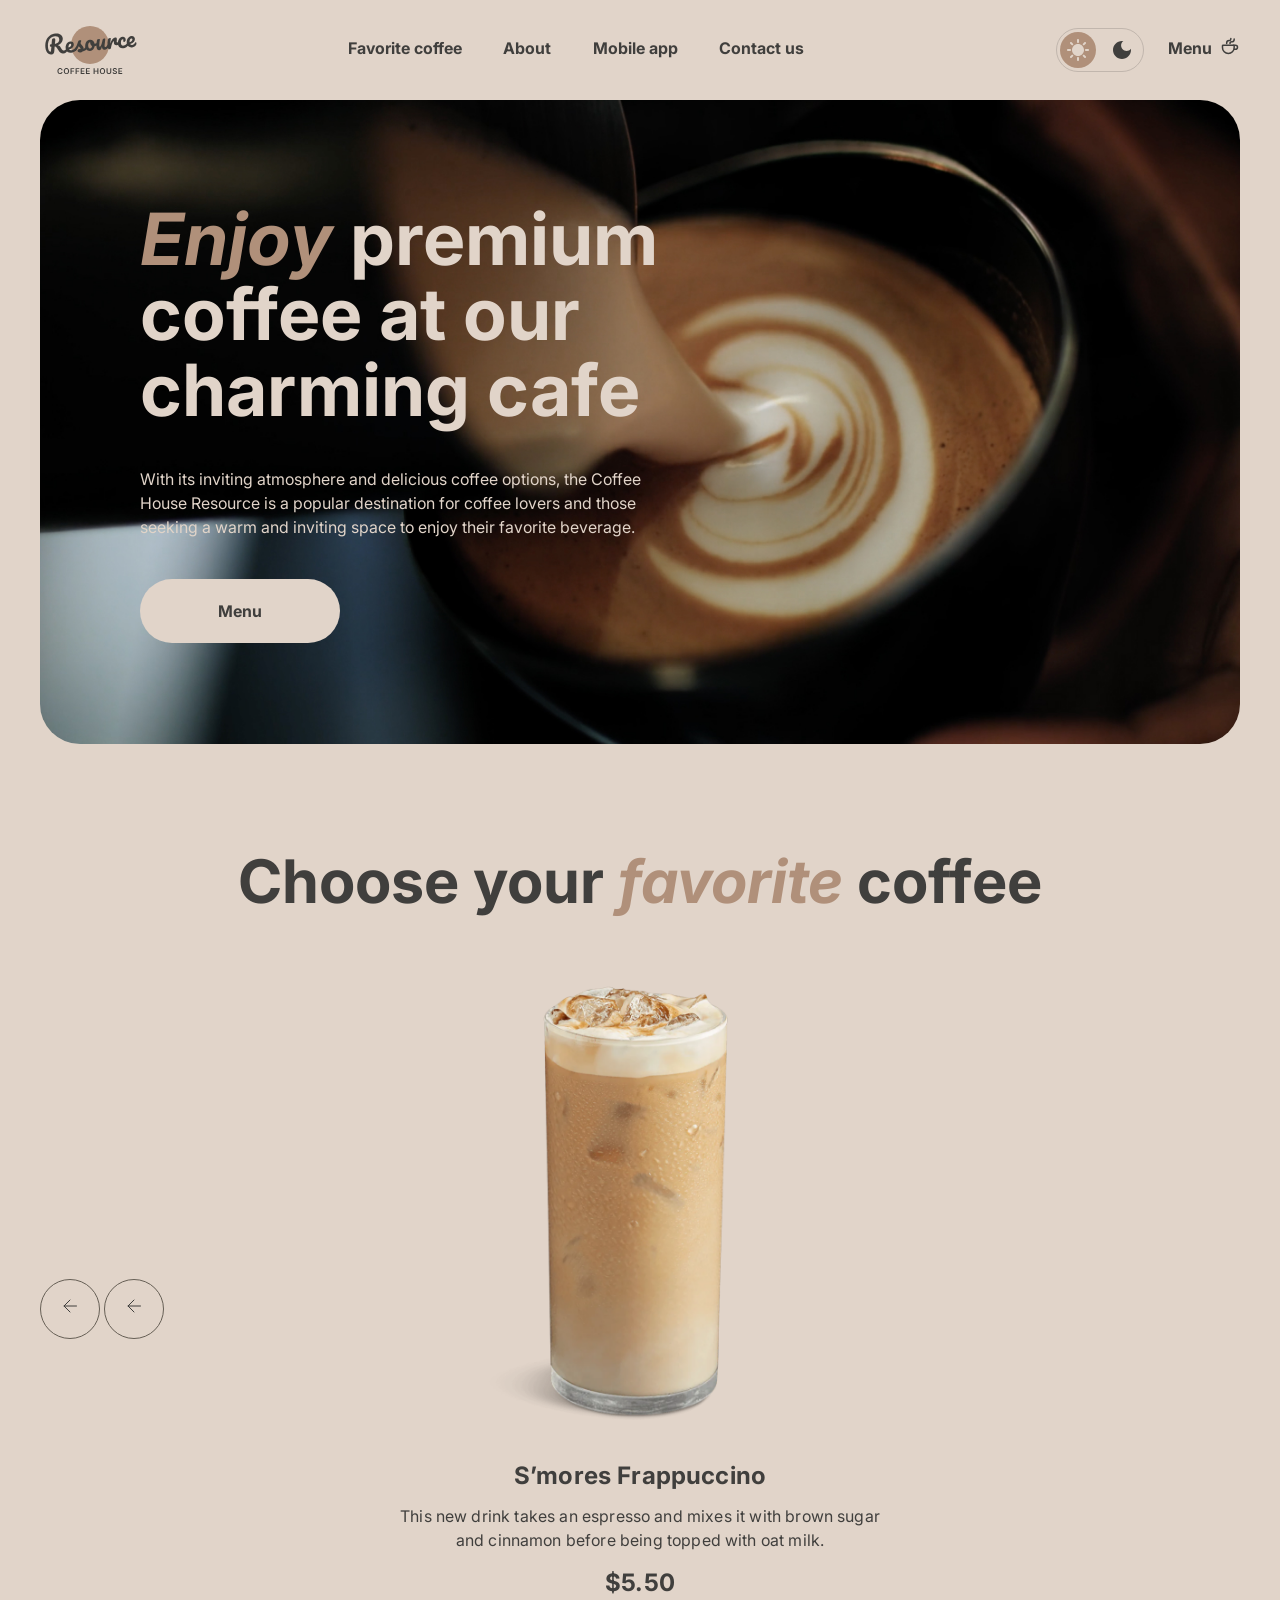
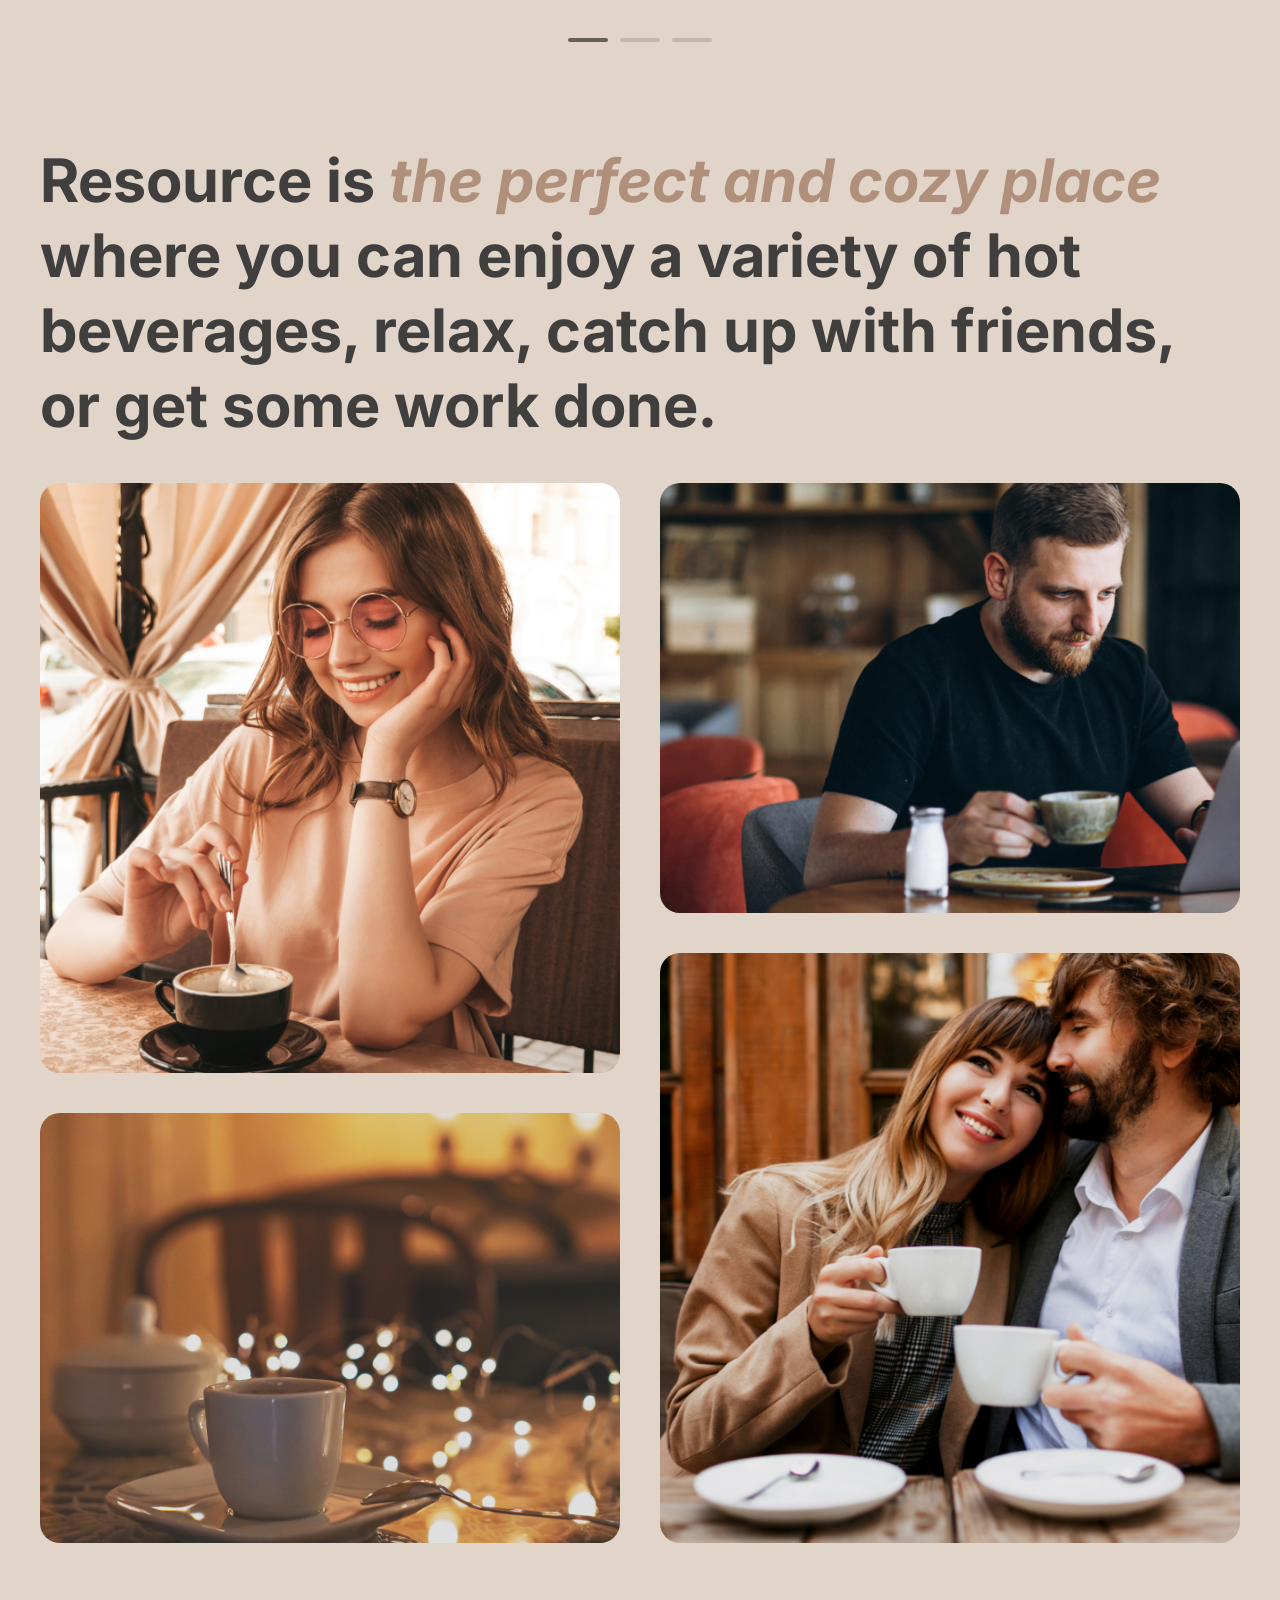
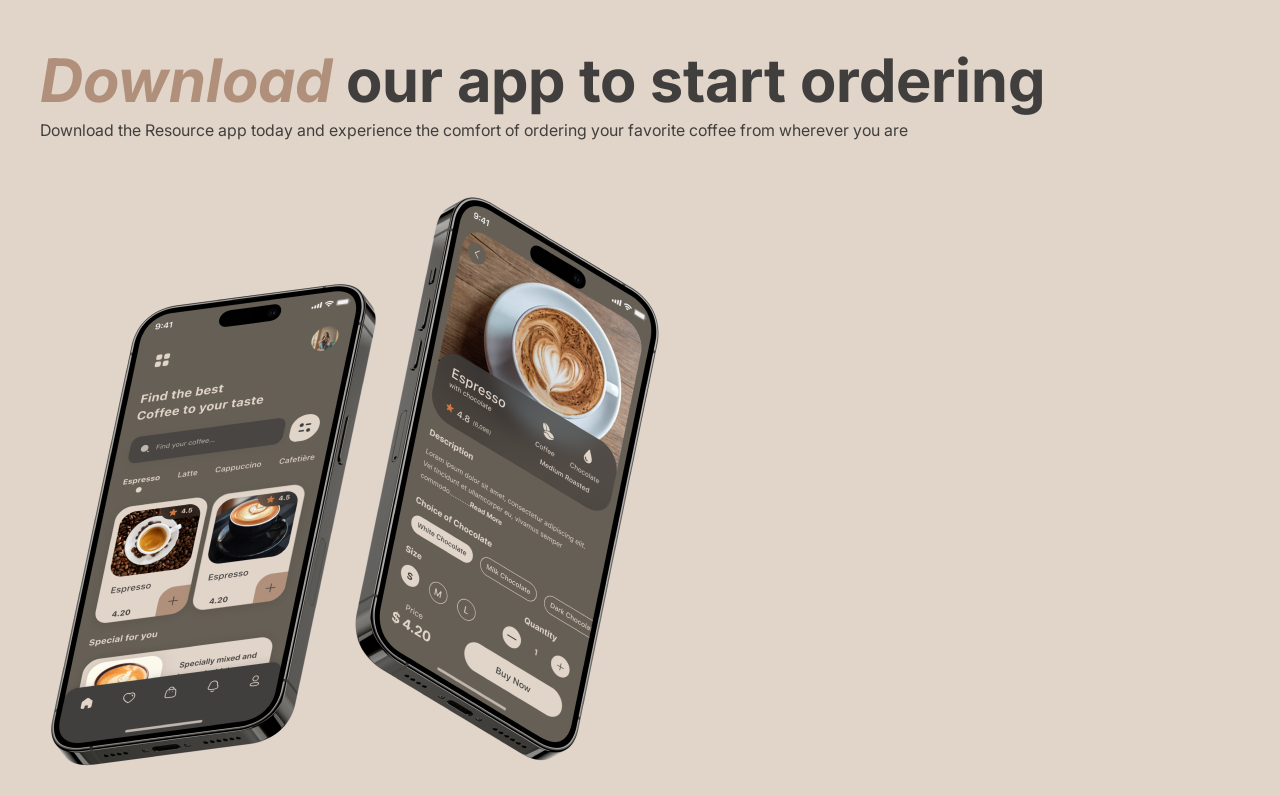
==== commit 0c545c07: "feat: add about section" ====
--- a/index.html
+++ b/index.html
@@ -3,6 +3,11 @@
   <head>
     <meta charset="UTF-8" />
     <meta name="viewport" content="width=device-width, initial-scale=1.0" />
+    <link
+      rel="icon"
+      type="image/svg+xml"
+      href="./assets/images/icons/logo.svg"
+    />
     <link rel="stylesheet" href="./styles/normalize.css" />
     <link rel="stylesheet" href="./styles/style.css" />
     <title>Coffe House</title>
@@ -248,7 +253,51 @@
                 class="item__image"
               />
             </li>
+            <li class="about__list-item">
+              <img
+                src="./assets/images/about/about-3.jpg"
+                alt="about-1"
+                class="item__image"
+              />
+            </li>
+            <li class="about__list-item">
+              <img
+                src="./assets/images/about/about-2.jpg"
+                alt="about-1"
+                class="item__image"
+              />
+            </li>
+
+            <li class="about__list-item">
+              <img
+                src="./assets/images/about/about-4.jpg"
+                alt="about-1"
+                class="item__image"
+              />
+            </li>
           </ul>
+        </section>
+        <section class="mobile">
+          <div class="mobile__left">
+            <h2 class="mobile__left-title">
+              <span class="title--italic">Download</span> our app to start
+              ordering
+            </h2>
+            <p class="mobile__left-paragraph">
+              Download the Resource app today and experience the comfort of
+              ordering your favorite coffee from wherever you are
+            </p>
+            <div class="mobile__controls">
+              <button class="mobile__controls-btn"></button>
+              <button class="mobile__controls-btn"></button>
+            </div>
+          </div>
+          <div class="mobile__right">
+            <img
+              src="./assets/images/mobile/mobile-screens.png"
+              alt="mobile screen"
+            />
+          </div>
         </section>
       </main>
       <footer class="footer"></footer>
--- a/styles/style.css
+++ b/styles/style.css
@@ -391,4 +391,70 @@
   background-color: var(--color-border-inverse);
 }
 
+/* ABOUT */
+.about {
+  display: flex;
+  flex-direction: column;
+  gap: 2.5rem;
+}
+
+.about__title {
+}
+
+.about__list {
+  display: grid;
+  grid-template-columns: 1fr 1fr;
+  grid-template-rows: auto auto;
+  gap: 2.5rem;
+}
+
+.about__list-item {
+  border-radius: 1.25rem;
+  overflow: hidden;
+}
+
+/* Первое изображение - высокое слева сверху */
+.about__list-item:nth-child(1) {
+  grid-row: 1 / 2;
+  grid-column: 1 / 2;
+  height: 590px;
+}
+
+/* Второе изображение - маленькое справа сверху */
+.about__list-item:nth-child(2) {
+  grid-row: 1 / 2;
+  grid-column: 2 / 3;
+  height: 430px;
+}
+
+/* Третье изображение - маленькое слева снизу */
+.about__list-item:nth-child(3) {
+  grid-row: 2 / 3;
+  grid-column: 1 / 2;
+  height: 430px;
+}
+
+/* Четвертое изображение - большое справа снизу */
+.about__list-item:nth-child(4) {
+  grid-row: 2 / 3;
+  grid-column: 2 / 3;
+  height: 590px;
+  margin-top: -160px;
+}
+
+.item__image {
+  width: 100%;
+  height: 100%;
+  object-fit: cover;
+  display: block;
+  scale: 1.1;
+  transition: scale var(--transition-duration);
+}
+
+.item__image:hover {
+  scale: 1;
+}
+
+
+
 /*========= FOOTER ==========*/
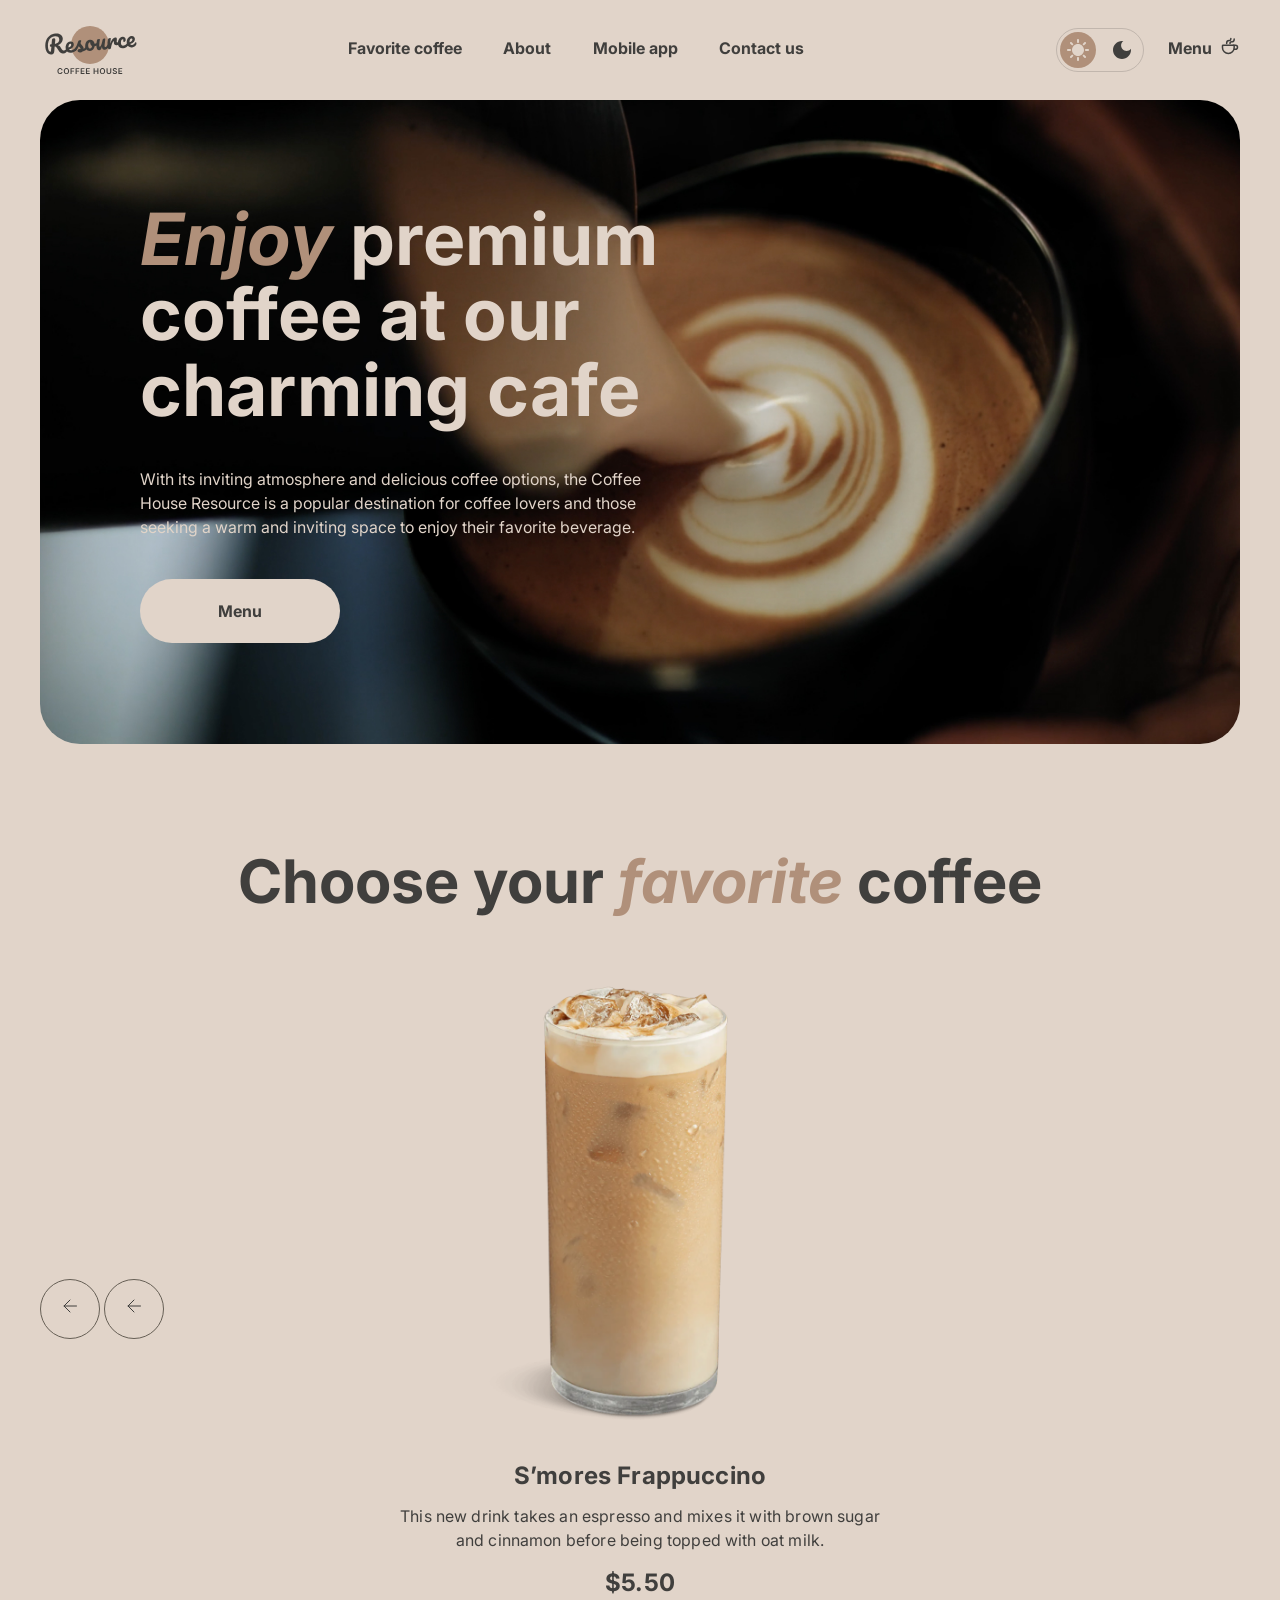
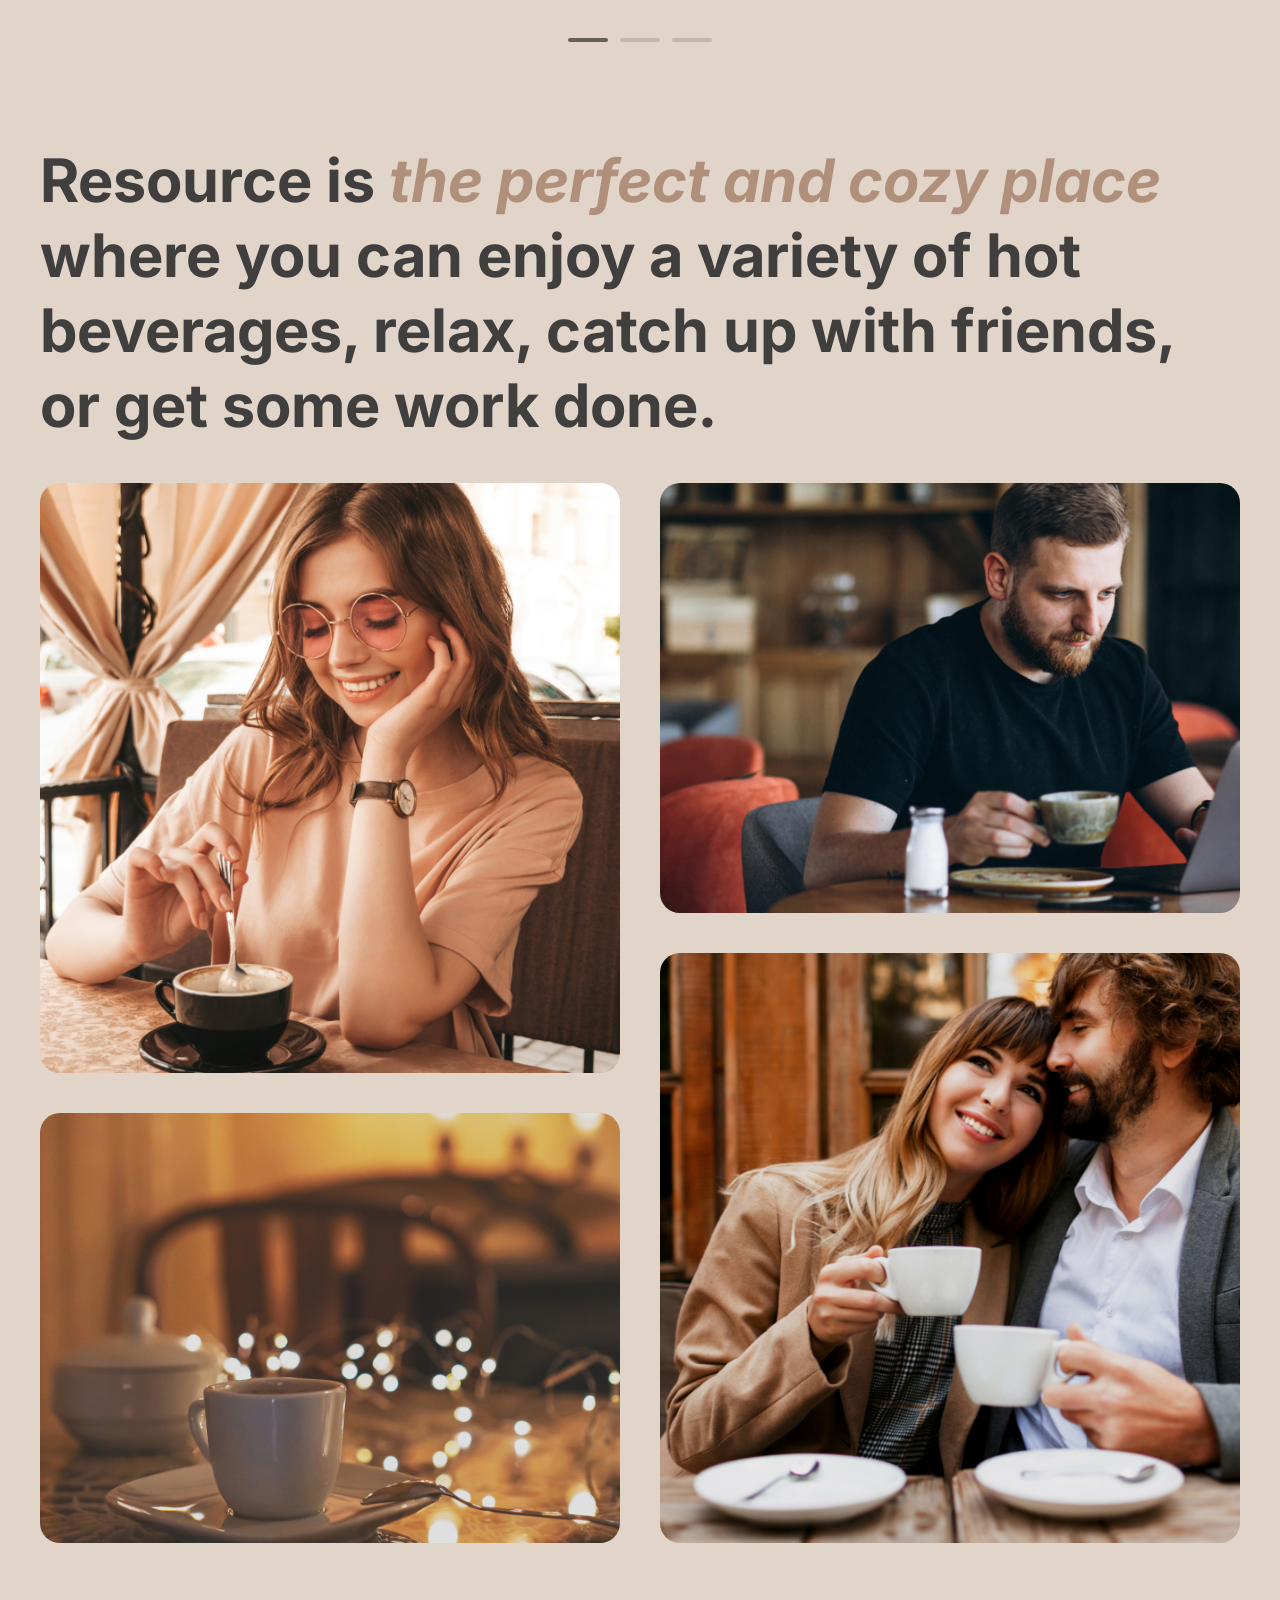
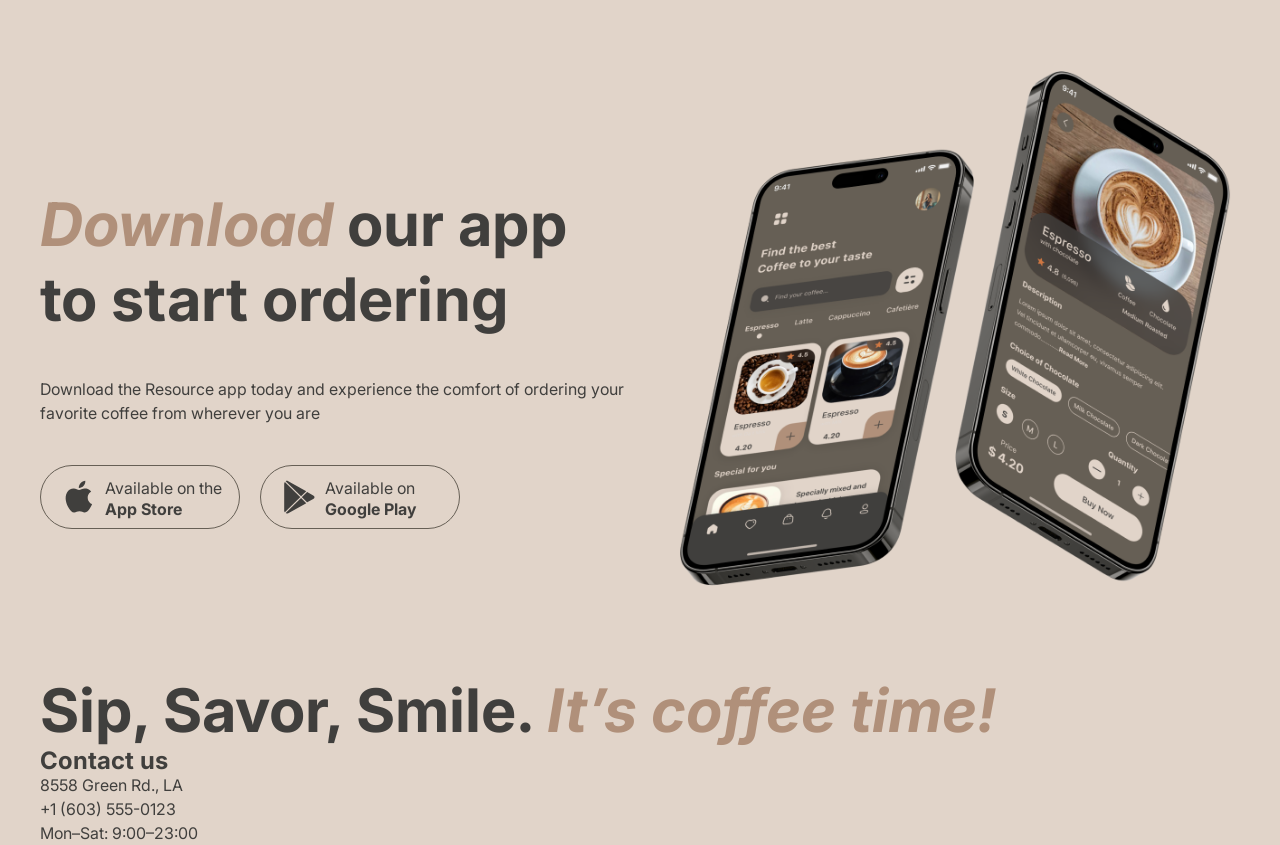
==== commit 589f5dde: "feat: add mobile & footer sections" ====
--- a/index.html
+++ b/index.html
@@ -280,27 +280,100 @@
         <section class="mobile">
           <div class="mobile__left">
             <h2 class="mobile__left-title">
-              <span class="title--italic">Download</span> our app to start
-              ordering
+              <span class="title--italic">Download</span> our app <br />
+              to start ordering
             </h2>
             <p class="mobile__left-paragraph">
               Download the Resource app today and experience the comfort of
               ordering your favorite coffee from wherever you are
             </p>
             <div class="mobile__controls">
-              <button class="mobile__controls-btn"></button>
-              <button class="mobile__controls-btn"></button>
+              <button class="mobile__controls-btn">
+                <svg
+                  width="36"
+                  height="36"
+                  viewBox="0 0 36 36"
+                  fill="none"
+                  xmlns="http://www.w3.org/2000/svg"
+                >
+                  <path
+                    d="M26.7073 18.6307C26.6704 14.6324 30.065 12.6872 30.2203 12.5966C28.2977 9.86366 25.3178 9.49026 24.2707 9.46048C21.7679 9.20369 19.3403 10.9206 18.0654 10.9206C16.765 10.9206 14.8017 9.48529 12.6858 9.52747C9.96293 9.56841 7.41566 11.1055 6.0186 13.4923C3.13542 18.359 5.28572 25.5108 8.04802 29.4446C9.42981 31.3712 11.0444 33.5223 13.1578 33.4466C15.2254 33.3635 15.9978 32.1614 18.4929 32.1614C20.9651 32.1614 21.6903 33.4466 23.8457 33.3983C26.0647 33.3635 27.4618 31.463 28.7952 29.519C30.392 27.3108 31.0333 25.1362 31.0588 25.0245C31.0066 25.0071 26.7493 23.4229 26.7073 18.6307Z"
+                    fill="#403F3D"
+                  />
+                  <path
+                    d="M22.6357 6.87268C23.7477 5.51675 24.5086 3.67205 24.2974 1.80005C22.6879 1.86952 20.675 2.88554 19.5159 4.21169C18.4903 5.38029 17.5742 7.29571 17.8109 9.097C19.6189 9.2285 21.4753 8.20752 22.6357 6.87268Z"
+                    fill="#403F3D"
+                  />
+                </svg>
+                <div class="controls__btn-info">
+                  <p class="btn__info-paragraph">Available on the</p>
+                  <h4 class="btn__info-title">App Store</h4>
+                </div>
+              </button>
+              <button class="mobile__controls-btn">
+                <svg
+                  width="36"
+                  height="36"
+                  viewBox="0 0 36 36"
+                  fill="none"
+                  xmlns="http://www.w3.org/2000/svg"
+                >
+                  <path
+                    d="M3.7558 3.20297C3.39335 3.57289 3.18359 4.14884 3.18359 4.89471V31.4994C3.18359 32.2453 3.39335 32.8212 3.7558 33.1911L3.84525 33.2723L19.1359 18.37V18.0181L3.84525 3.11575L3.7558 3.20297Z"
+                    fill="#403F3D"
+                  />
+                  <path
+                    d="M26.0776 23.34L20.9863 18.37V18.0181L26.0837 13.0482L26.1979 13.1128L32.2345 16.4617C33.9573 17.4121 33.9573 18.976 32.2345 19.9324L26.1979 23.2753L26.0776 23.34V23.34Z"
+                    fill="#403F3D"
+                  />
+                  <path
+                    d="M25.2733 24.2007L20.0617 19.1195L4.68164 34.1166C5.25384 34.7031 6.18695 34.7737 7.24807 34.1873L25.2733 24.2007"
+                    fill="#403F3D"
+                  />
+                  <path
+                    d="M25.2733 12.1876L7.24807 2.20103C6.18695 1.62058 5.25384 1.69125 4.68164 2.27772L20.0617 17.2688L25.2733 12.1876Z"
+                    fill="#403F3D"
+                  />
+                </svg>
+                <div class="controls__btn-info">
+                  <p class="btn__info-paragraph">Available on</p>
+                  <h4 class="btn__info-title">Google Play</h4>
+                </div>
+              </button>
             </div>
           </div>
           <div class="mobile__right">
             <img
               src="./assets/images/mobile/mobile-screens.png"
               alt="mobile screen"
+              class="mobile__right-image"
             />
           </div>
         </section>
       </main>
-      <footer class="footer"></footer>
+      <footer class="footer">
+        <h2 class="social__title">
+          Sip, Savor, Smile.
+          <span class="title--italic">It’s coffee time!</span>
+        </h2>
+        <ul class="social__list">
+          <li class="social__list-item">
+            <a href="" class="social__item-link"></a>
+          </li>
+        </ul>
+        <h3 class="contacts__title">Contact us</h3>
+        <ul class="contacts__list">
+          <li class="contacts__list-item">
+            <a href="" class="contacts__item-link">8558 Green Rd., LA</a>
+          </li>
+          <li class="contacts__list-item">
+            <a href="" class="contacts__item-link">+1 (603) 555-0123</a>
+          </li>
+          <li class="contacts__list-item">
+            <a href="" class="contacts__item-link">Mon–Sat: 9:00–23:00</a>
+          </li>
+        </ul>
+      </footer>
     </div>
   </body>
 </html>
--- a/styles/style.css
+++ b/styles/style.css
@@ -96,6 +96,10 @@
 
 h3 {
   font-size: 1.5rem;
+}
+
+h4 {
+  font-size: 1rem;
 }
 
 .container {
@@ -413,32 +417,28 @@
   overflow: hidden;
 }
 
-/* Первое изображение - высокое слева сверху */
 .about__list-item:nth-child(1) {
   grid-row: 1 / 2;
   grid-column: 1 / 2;
-  height: 590px;
-}
-
-/* Второе изображение - маленькое справа сверху */
+  height: 36.875rem;
+}
+
 .about__list-item:nth-child(2) {
   grid-row: 1 / 2;
   grid-column: 2 / 3;
-  height: 430px;
-}
-
-/* Третье изображение - маленькое слева снизу */
+  height: 26.875rem;
+}
+
 .about__list-item:nth-child(3) {
   grid-row: 2 / 3;
   grid-column: 1 / 2;
-  height: 430px;
-}
-
-/* Четвертое изображение - большое справа снизу */
+  height: 26.875rem;
+}
+
 .about__list-item:nth-child(4) {
   grid-row: 2 / 3;
   grid-column: 2 / 3;
-  height: 590px;
+  height: 36.875rem;
   margin-top: -160px;
 }
 
@@ -455,6 +455,102 @@
   scale: 1;
 }
 
-
+/* MOBILE */
+.mobile {
+  display: flex;
+  align-items: center;
+  justify-content: space-between;
+  min-height: 39.375rem;
+}
+
+.mobile__left {
+  display: flex;
+  align-items: flex-start;
+  flex-direction: column;
+  gap: 2.5rem;
+  max-width: 39.375rem;
+}
+
+.mobile__left-title {
+  letter-spacing: 0.1px;
+}
+
+.mobile__left-paragraph {
+}
+
+.mobile__controls {
+  display: flex;
+  align-items: center;
+  justify-content: center;
+  gap: 1.25rem;
+}
+
+.mobile__controls-btn {
+  display: flex;
+  align-items: center;
+  justify-content: flex-start;
+  padding-left: 1.25rem;
+  gap: 0.5rem;
+  width: 12.5rem;
+  height: 4rem;
+  border: 1px solid var(--color-border-inverse);
+  border-radius: var(--border-radius);
+}
+
+.controls__btn-info {
+  display: flex;
+  flex-direction: column;
+  align-items: flex-start;
+  gap: 0.0625rem;
+}
+
+.btn__info-paragraph {
+}
+
+.btn__info-title {
+}
+
+.mobile__right {
+  height: 100%;
+}
+
+.mobile__right-image {
+  object-fit: cover;
+}
 
 /*========= FOOTER ==========*/
+.footer {
+
+}
+
+.social__title {
+
+}
+
+.social__list {
+
+}
+
+.social__list-item {
+
+}
+
+.social__item-link {
+
+}
+
+.contacts__title {
+
+}
+
+.contacts__list {
+
+}
+
+.contacts__list-item {
+
+}
+
+.contacts__item-link {
+  
+}
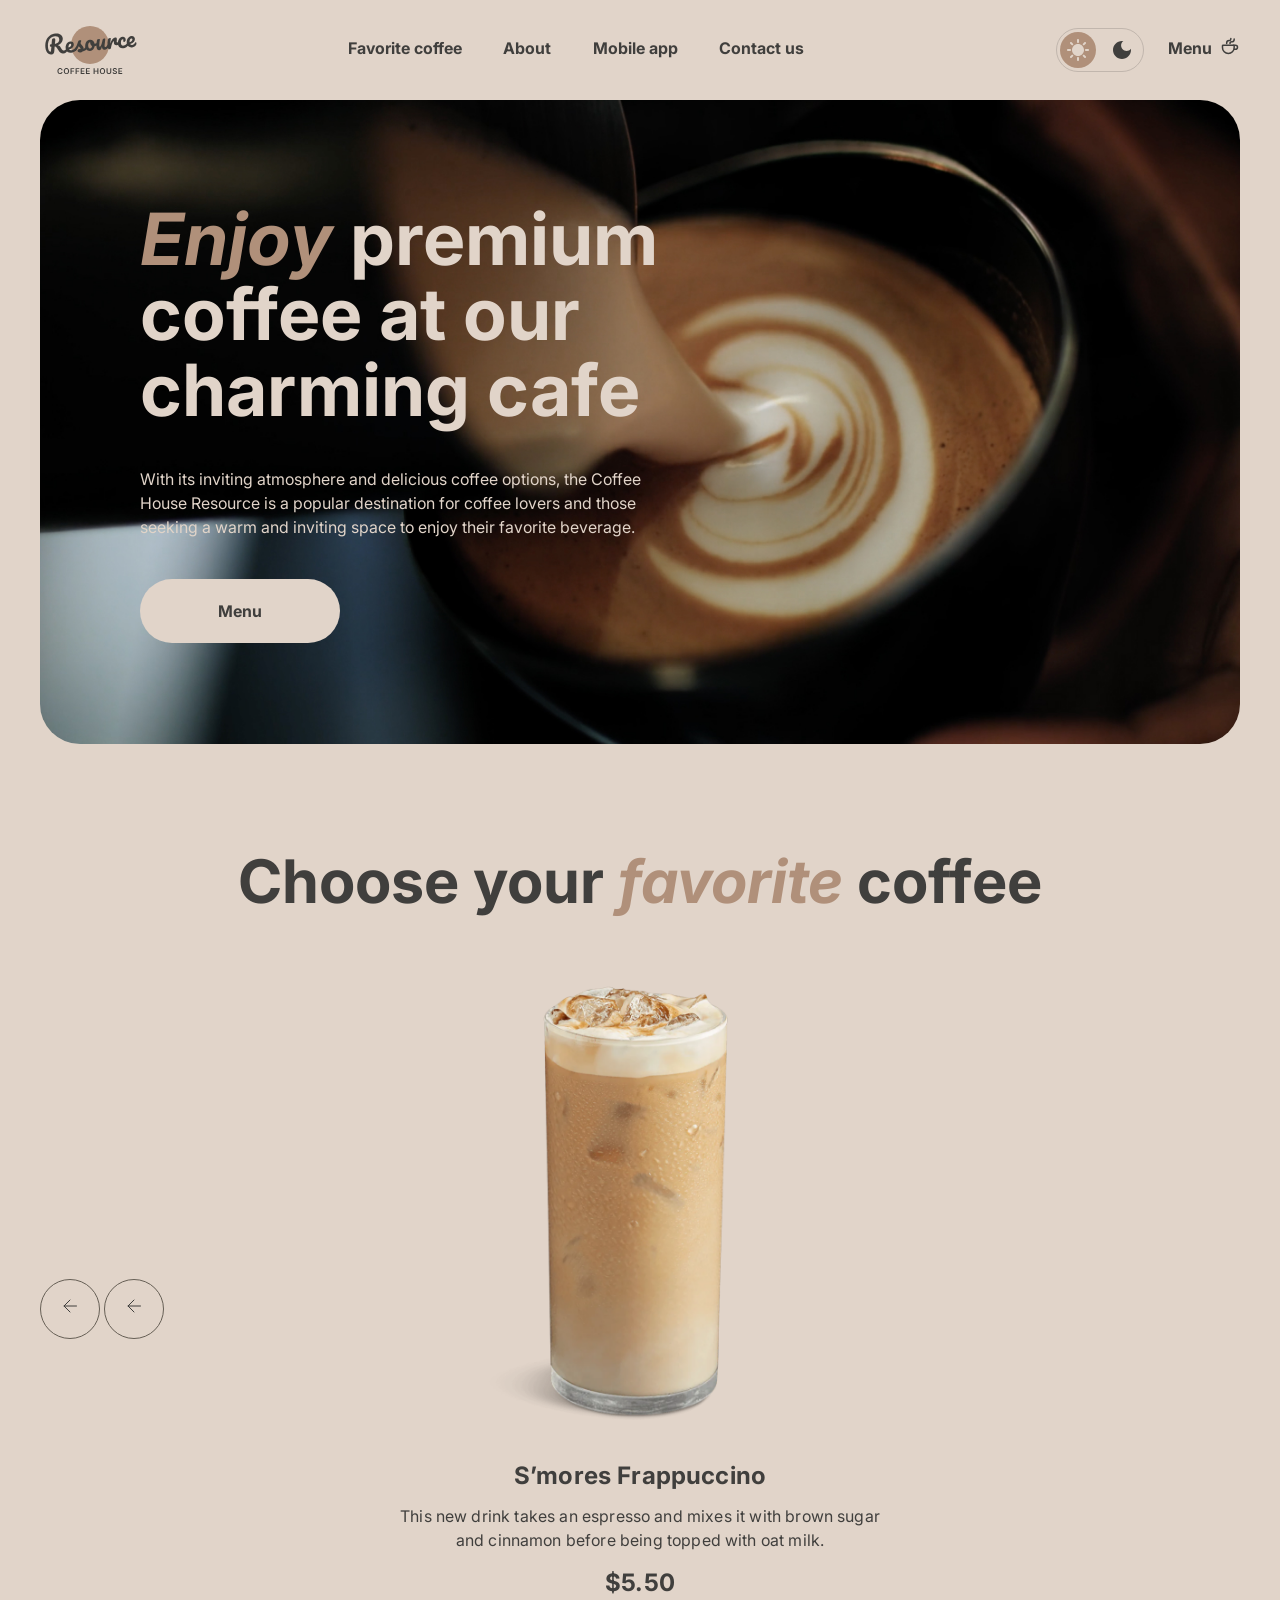
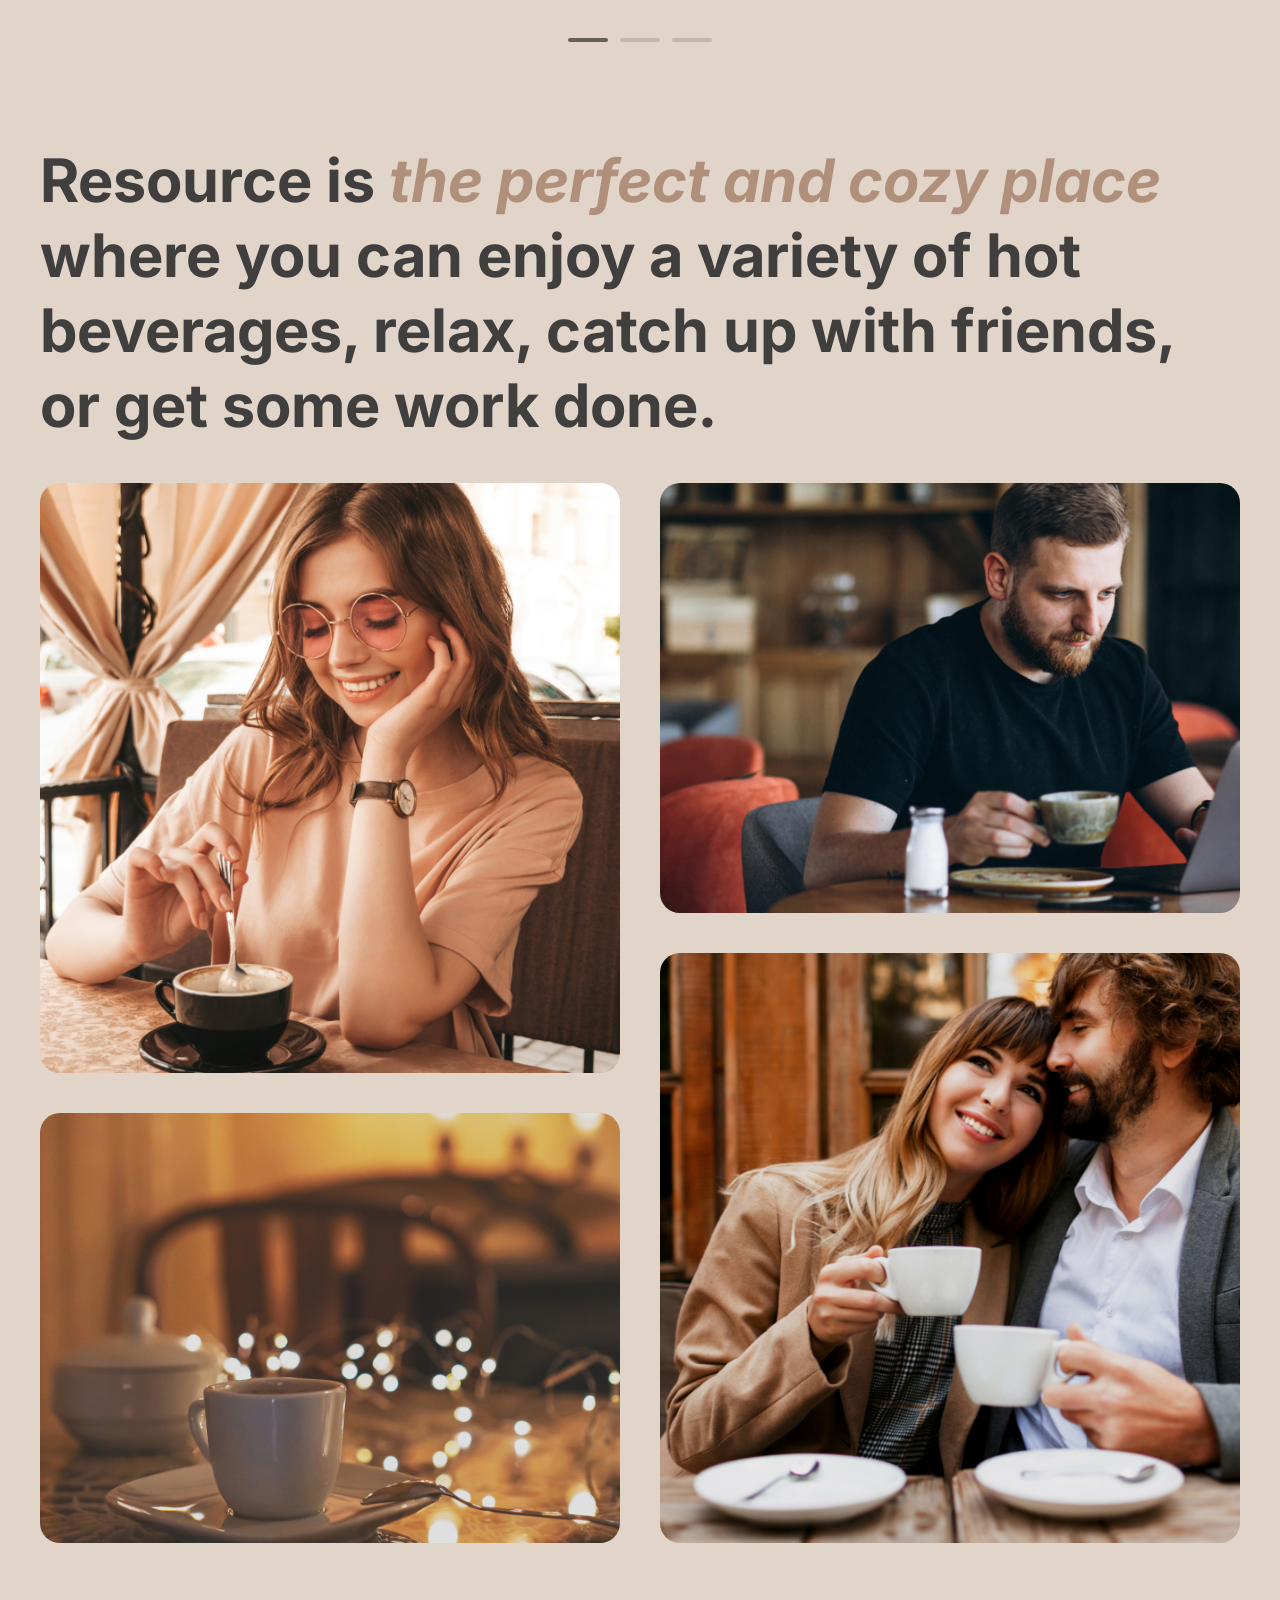
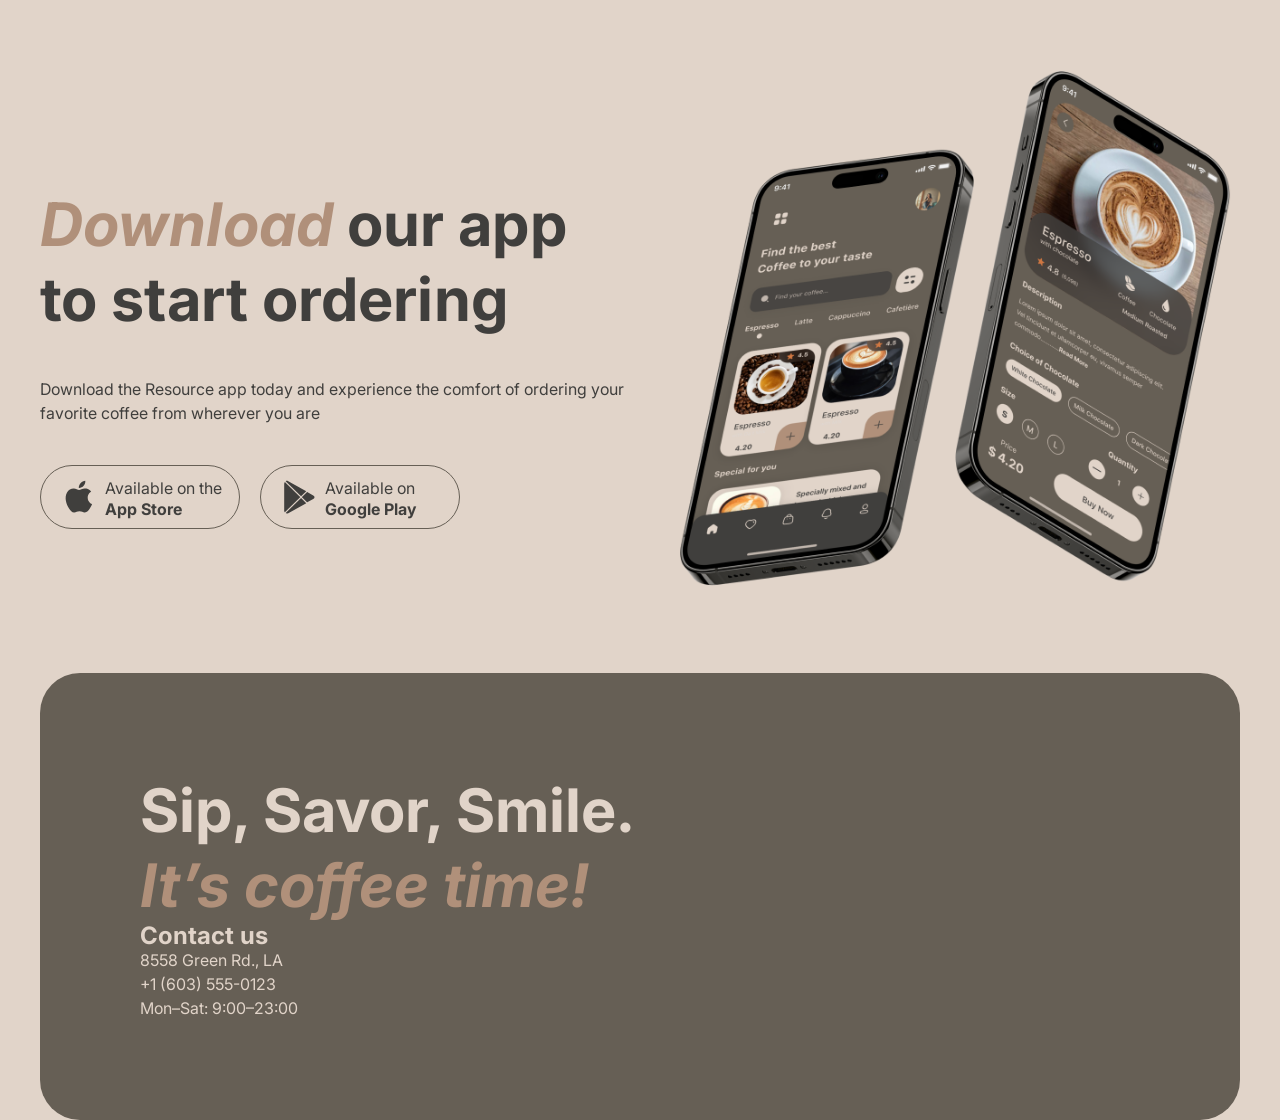
==== commit 90284384: "feat: update footer" ====
--- a/index.html
+++ b/index.html
@@ -352,27 +352,31 @@
         </section>
       </main>
       <footer class="footer">
-        <h2 class="social__title">
-          Sip, Savor, Smile.
-          <span class="title--italic">It’s coffee time!</span>
-        </h2>
-        <ul class="social__list">
-          <li class="social__list-item">
-            <a href="" class="social__item-link"></a>
-          </li>
-        </ul>
-        <h3 class="contacts__title">Contact us</h3>
-        <ul class="contacts__list">
-          <li class="contacts__list-item">
-            <a href="" class="contacts__item-link">8558 Green Rd., LA</a>
-          </li>
-          <li class="contacts__list-item">
-            <a href="" class="contacts__item-link">+1 (603) 555-0123</a>
-          </li>
-          <li class="contacts__list-item">
-            <a href="" class="contacts__item-link">Mon–Sat: 9:00–23:00</a>
-          </li>
-        </ul>
+        <div class="footer__left">
+          <h2 class="social__title">
+            Sip, Savor, Smile. <br />
+            <span class="title--italic">It’s coffee time!</span>
+          </h2>
+          <ul class="social__list">
+            <li class="social__list-item">
+              <a href="" class="social__item-link"></a>
+            </li>
+          </ul>
+        </div>
+        <div class="footer__right">
+          <h3 class="contacts__title">Contact us</h3>
+          <ul class="contacts__list">
+            <li class="contacts__list-item">
+              <a href="" class="contacts__item-link">8558 Green Rd., LA</a>
+            </li>
+            <li class="contacts__list-item">
+              <a href="" class="contacts__item-link">+1 (603) 555-0123</a>
+            </li>
+            <li class="contacts__list-item">
+              <a href="" class="contacts__item-link">Mon–Sat: 9:00–23:00</a>
+            </li>
+          </ul>
+        </div>
       </footer>
     </div>
   </body>
--- a/styles/style.css
+++ b/styles/style.css
@@ -520,37 +520,40 @@
 
 /*========= FOOTER ==========*/
 .footer {
-
+  padding: 6.25rem;
+  border-radius: 2.5rem;
+  background-color: var(--color-border-inverse);
+  color: var(--color-inverse);
+}
+
+.footer__left {
 }
 
 .social__title {
-
+  color: var(--color-inverse);
 }
 
 .social__list {
-
 }
 
 .social__list-item {
-
 }
 
 .social__item-link {
-
+}
+
+.footer__right {
 }
 
 .contacts__title {
-
+  color: var(--color-inverse);
 }
 
 .contacts__list {
-
 }
 
 .contacts__list-item {
-
 }
 
 .contacts__item-link {
-  
-}+}
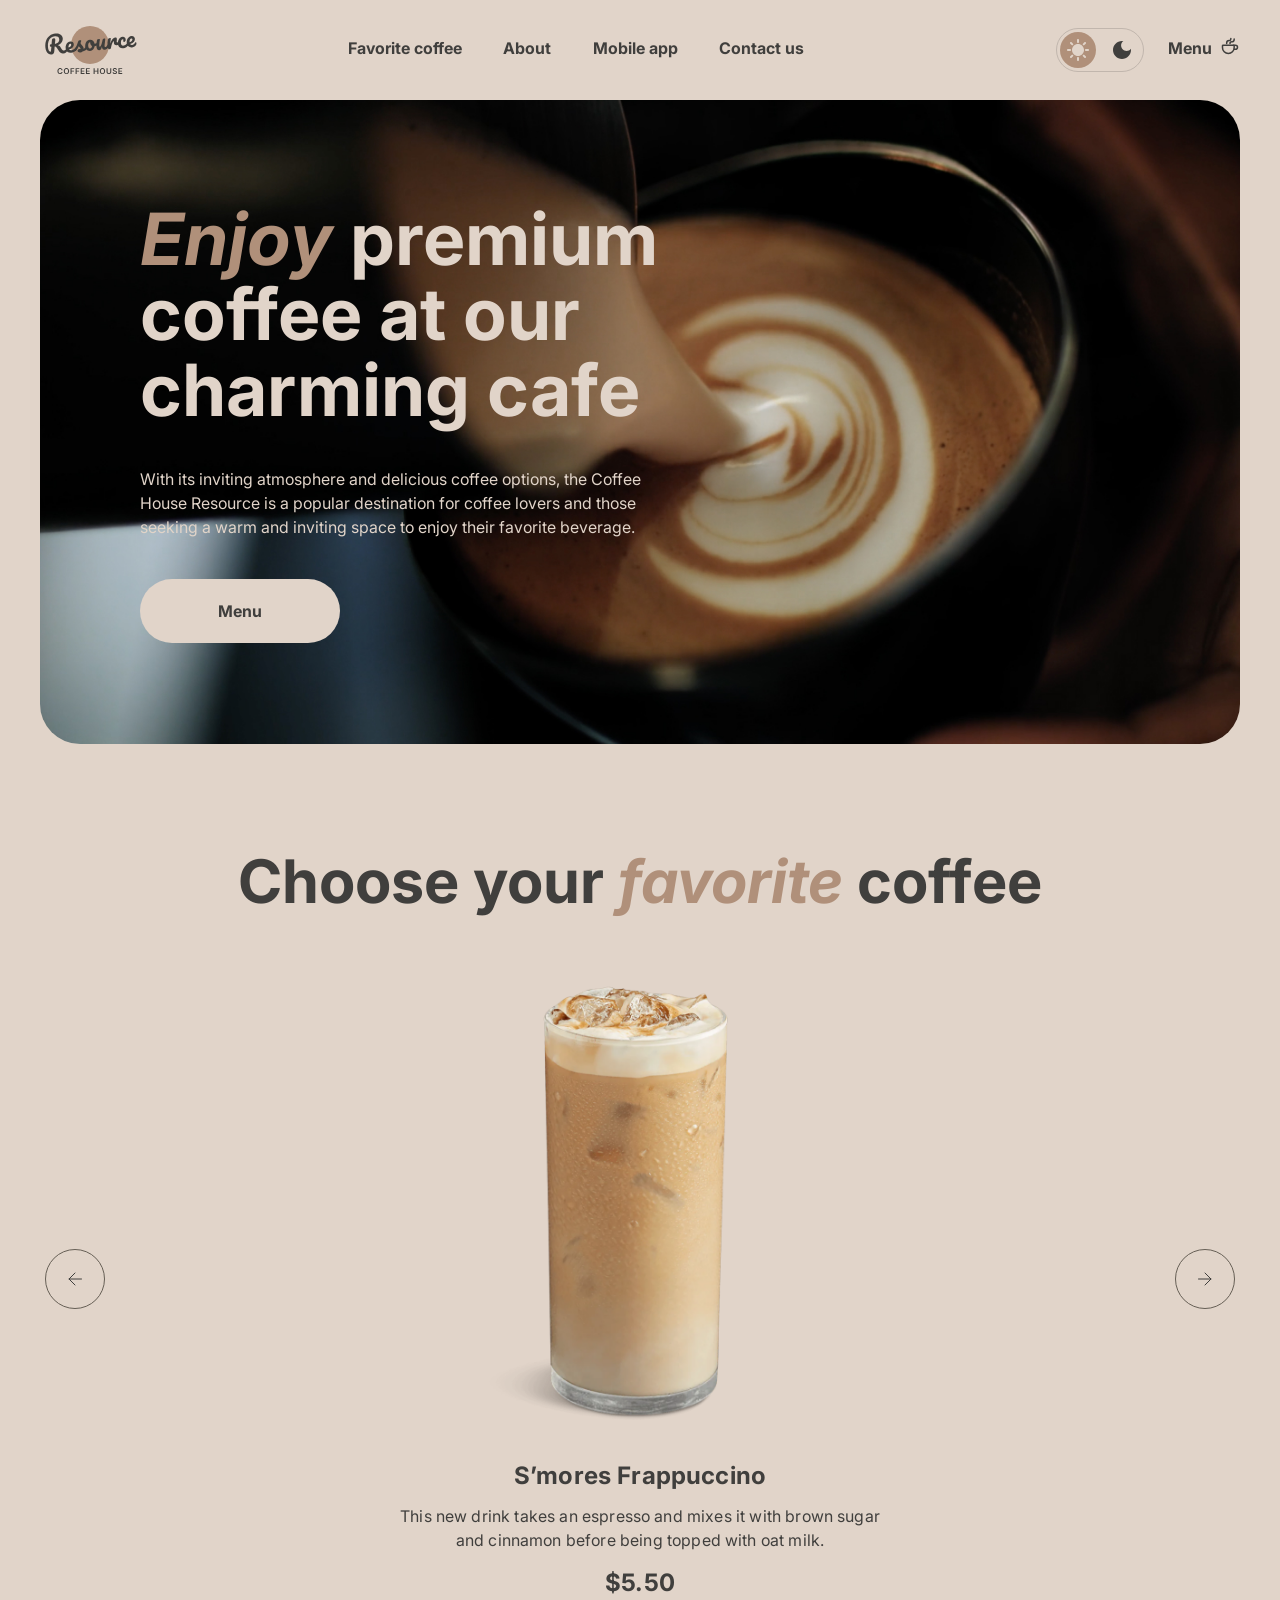
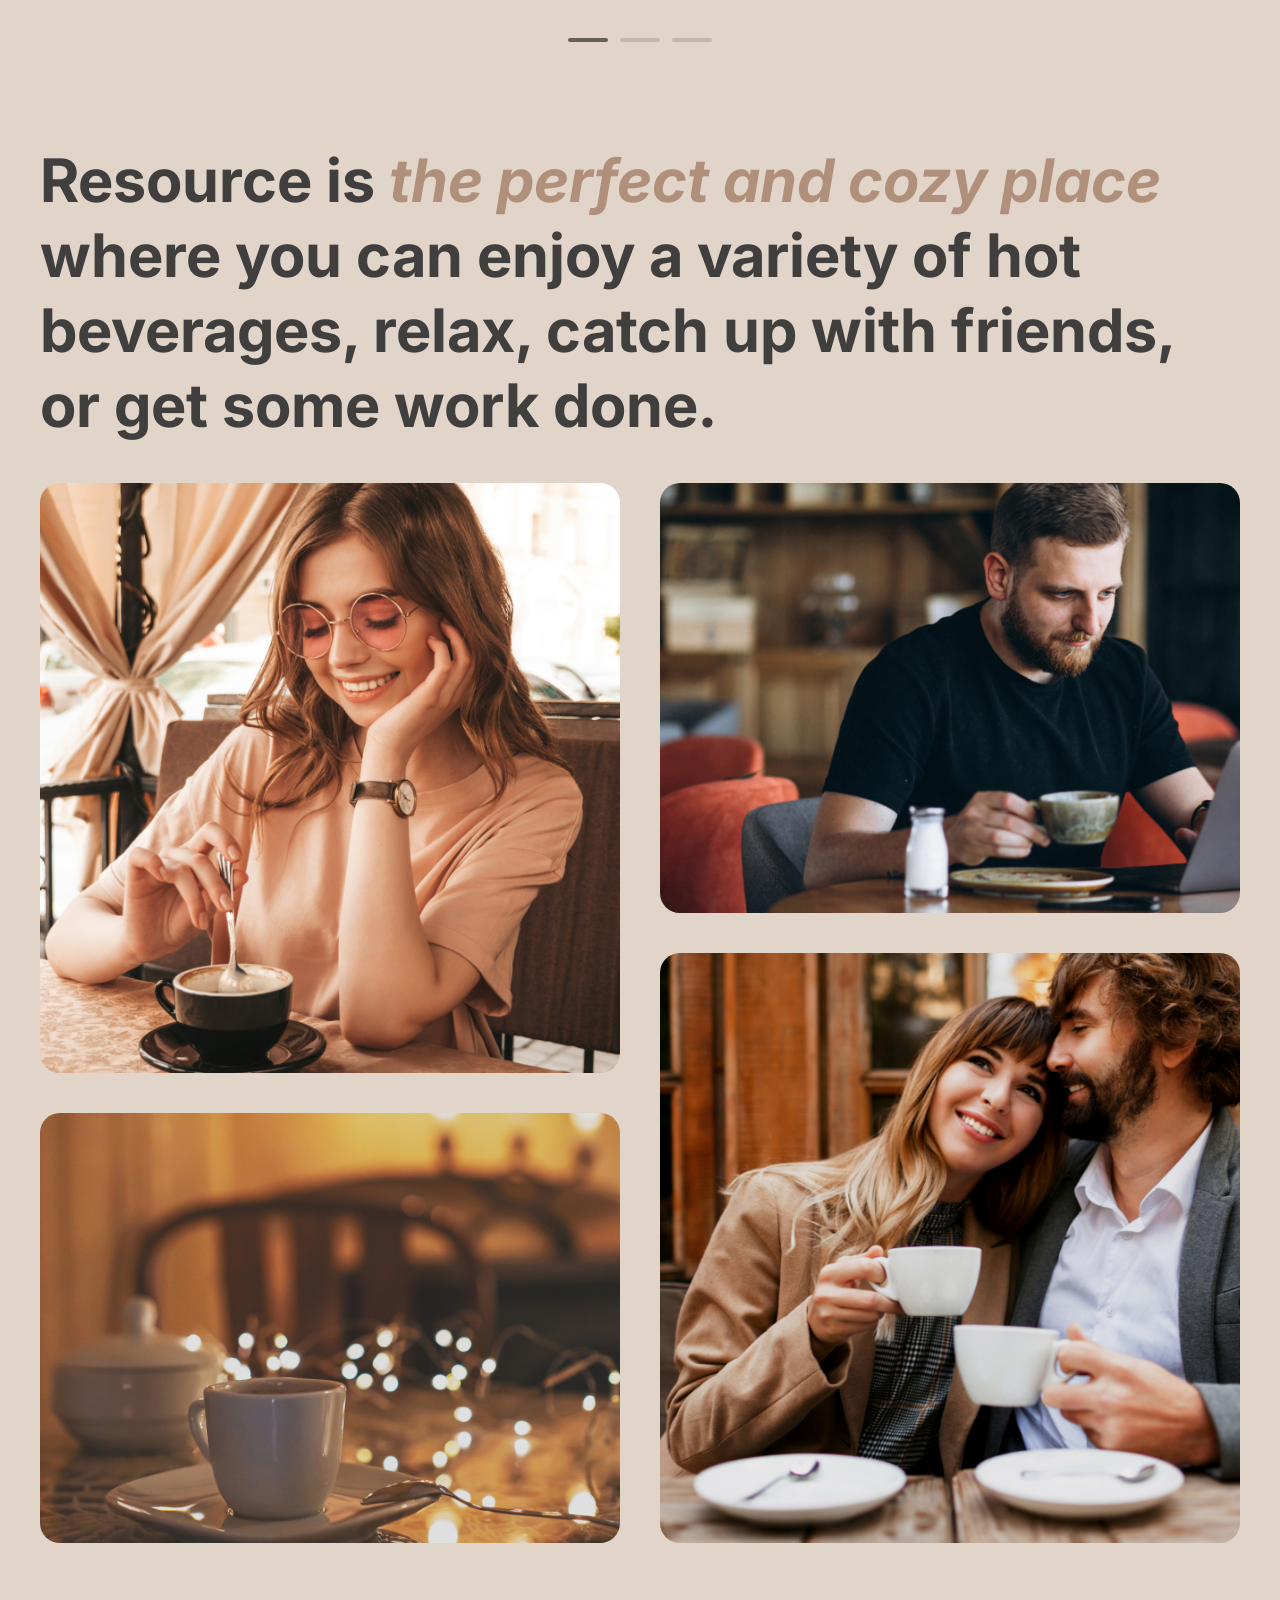
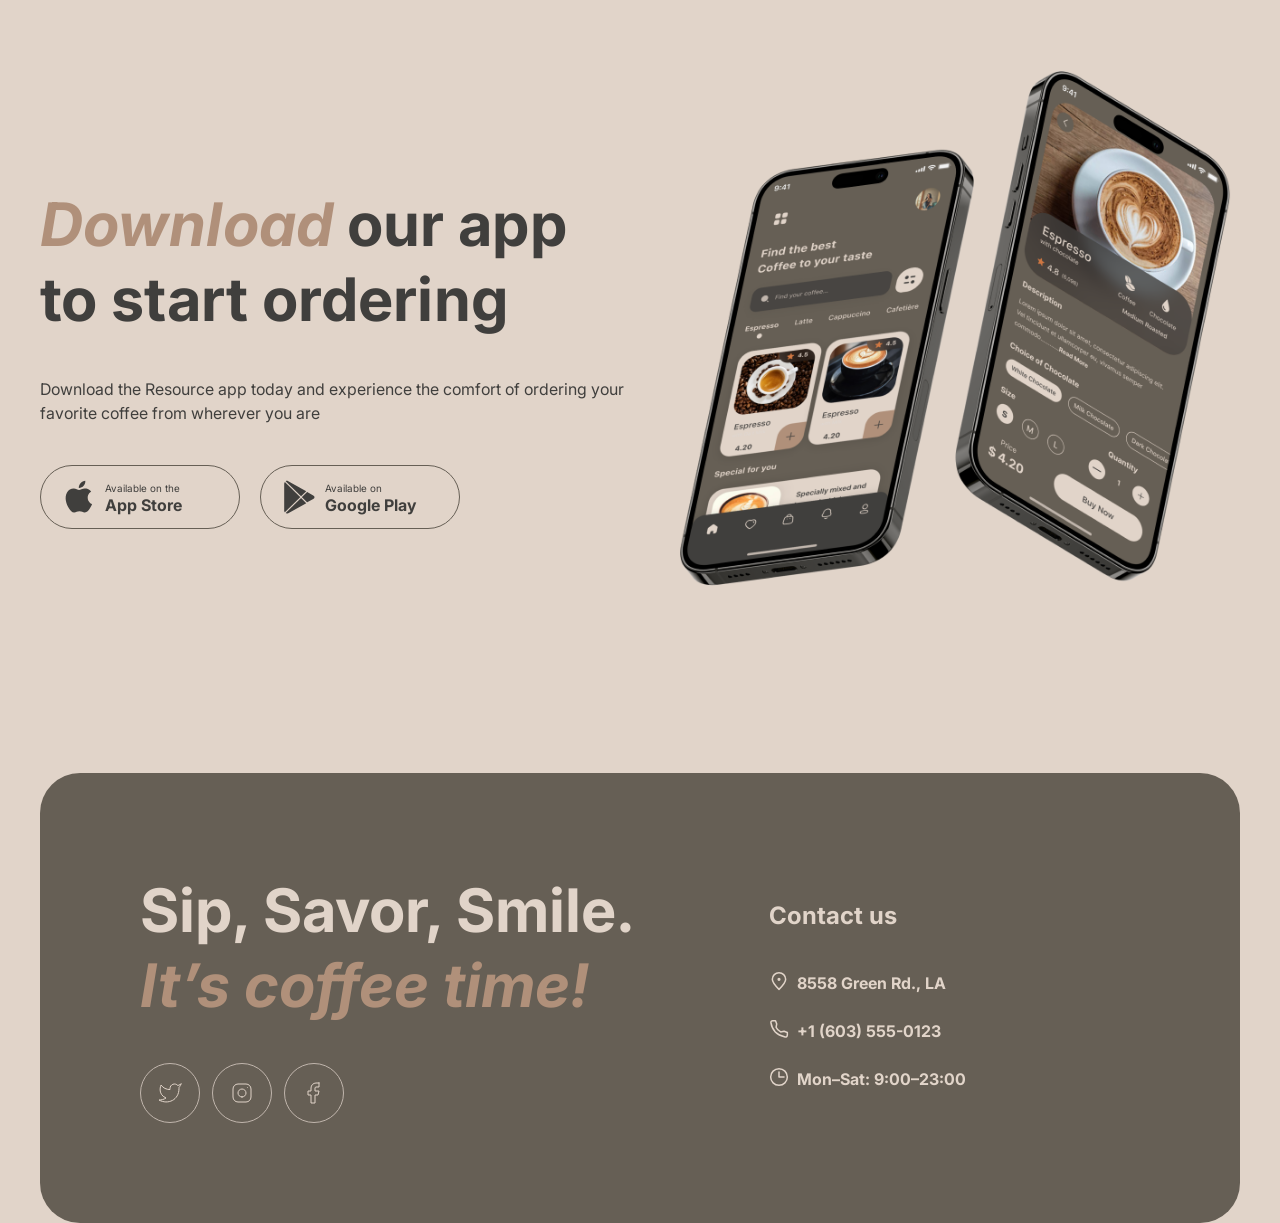
==== commit c7f51d3b: "feat: add hover effects" ====
--- a/index.html
+++ b/index.html
@@ -109,16 +109,18 @@
           <nav class="header__nav">
             <ul class="nav__list">
               <li class="nav__list-item">
-                <a href="#" class="nav__item-link link">Favorite coffee</a>
+                <a href="#favorite" class="nav__item-link link"
+                  >Favorite coffee</a
+                >
               </li>
               <li class="nav__list-item">
-                <a href="#" class="nav__item-link link">About</a>
+                <a href="#about" class="nav__item-link link">About</a>
               </li>
               <li class="nav__list-item">
-                <a href="#" class="nav__item-link link">Mobile app</a>
+                <a href="#mobile" class="nav__item-link link">Mobile app</a>
               </li>
               <li class="nav__list-item">
-                <a href="#" class="nav__item-link link">Contact us</a>
+                <a href="#contact" class="nav__item-link link">Contact us</a>
               </li>
             </ul>
           </nav>
@@ -178,7 +180,7 @@
           </div>
         </section>
         <section class="favorite">
-          <h2 class="favorite__title">
+          <h2 id="favorite" class="favorite__title">
             Choose your <span class="title--italic">favorite</span> coffee
           </h2>
           <div class="slider">
@@ -239,7 +241,7 @@
           </div>
         </section>
         <section class="about">
-          <h2 class="about__title">
+          <h2 id="about" class="about__title">
             Resource is
             <span class="title--italic">the perfect and cozy place</span> where
             you can enjoy a variety of hot beverages, relax, catch up with
@@ -279,7 +281,7 @@
         </section>
         <section class="mobile">
           <div class="mobile__left">
-            <h2 class="mobile__left-title">
+            <h2 id="mobile" class="mobile__left-title">
               <span class="title--italic">Download</span> our app <br />
               to start ordering
             </h2>
@@ -353,13 +355,74 @@
       </main>
       <footer class="footer">
         <div class="footer__left">
-          <h2 class="social__title">
+          <h2 id="contact" class="social__title">
             Sip, Savor, Smile. <br />
             <span class="title--italic">It’s coffee time!</span>
           </h2>
           <ul class="social__list">
             <li class="social__list-item">
-              <a href="" class="social__item-link"></a>
+              <a href="" class="social__item-link"
+                ><svg
+                  width="24"
+                  height="24"
+                  viewBox="0 0 24 24"
+                  fill="none"
+                  xmlns="http://www.w3.org/2000/svg"
+                >
+                  <path
+                    d="M23 3.01006C23 3.01006 20.9821 4.20217 19.86 4.54006C19.2577 3.84757 18.4573 3.35675 17.567 3.13398C16.6767 2.91122 15.7395 2.96725 14.8821 3.29451C14.0247 3.62177 13.2884 4.20446 12.773 4.96377C12.2575 5.72309 11.9877 6.62239 12 7.54006V8.54006C10.2426 8.58562 8.50127 8.19587 6.93101 7.4055C5.36074 6.61513 4.01032 5.44869 3 4.01006C3 4.01006 -1 13.0101 8 17.0101C5.94053 18.408 3.48716 19.109 1 19.0101C10 24.0101 21 19.0101 21 7.51006C20.9991 7.23151 20.9723 6.95365 20.92 6.68006C21.9406 5.67355 23 3.01006 23 3.01006Z"
+                    stroke="#E1D4C9"
+                    stroke-linecap="round"
+                    stroke-linejoin="round"
+                  />
+                </svg>
+              </a>
+            </li>
+            <li class="social__list-item">
+              <a href="" class="social__item-link"
+                ><svg
+                  width="24"
+                  height="24"
+                  viewBox="0 0 24 24"
+                  fill="none"
+                  xmlns="http://www.w3.org/2000/svg"
+                >
+                  <path
+                    d="M12 16C14.2091 16 16 14.2091 16 12C16 9.79086 14.2091 8 12 8C9.79086 8 8 9.79086 8 12C8 14.2091 9.79086 16 12 16Z"
+                    stroke="#E1D4C9"
+                    stroke-linecap="round"
+                    stroke-linejoin="round"
+                  />
+                  <path
+                    d="M3 16V8C3 5.23858 5.23858 3 8 3H16C18.7614 3 21 5.23858 21 8V16C21 18.7614 18.7614 21 16 21H8C5.23858 21 3 18.7614 3 16Z"
+                    stroke="#E1D4C9"
+                  />
+                  <path
+                    d="M17.5 6.51L17.51 6.49889"
+                    stroke="#E1D4C9"
+                    stroke-linecap="round"
+                    stroke-linejoin="round"
+                  />
+                </svg>
+              </a>
+            </li>
+            <li class="social__list-item">
+              <a href="" class="social__item-link"
+                ><svg
+                  width="24"
+                  height="24"
+                  viewBox="0 0 24 24"
+                  fill="none"
+                  xmlns="http://www.w3.org/2000/svg"
+                >
+                  <path
+                    d="M17 2H14C12.6739 2 11.4021 2.52678 10.4645 3.46447C9.52678 4.40215 9 5.67392 9 7V10H6V14H9V22H13V14H16L17 10H13V7C13 6.73478 13.1054 6.48043 13.2929 6.29289C13.4804 6.10536 13.7348 6 14 6H17V2Z"
+                    stroke="#E1D4C9"
+                    stroke-linecap="round"
+                    stroke-linejoin="round"
+                  />
+                </svg>
+              </a>
             </li>
           </ul>
         </div>
@@ -367,13 +430,19 @@
           <h3 class="contacts__title">Contact us</h3>
           <ul class="contacts__list">
             <li class="contacts__list-item">
-              <a href="" class="contacts__item-link">8558 Green Rd., LA</a>
+              <a
+                href="https://www.google.com/maps/search/?api=1&query=8558 Green Rd, +LA"
+                class="contacts__item-link link link--light" target="_blank"
+                >8558 Green Rd., LA</a
+              >
             </li>
             <li class="contacts__list-item">
-              <a href="" class="contacts__item-link">+1 (603) 555-0123</a>
+              <a href="tel:+16035550123" class="contacts__item-link link link--light"
+                >+1 (603) 555-0123</a
+              >
             </li>
             <li class="contacts__list-item">
-              <a href="" class="contacts__item-link">Mon–Sat: 9:00–23:00</a>
+              <a href="#" class="contacts__item-link link link--light">Mon–Sat: 9:00–23:00</a>
             </li>
           </ul>
         </div>
--- a/styles/style.css
+++ b/styles/style.css
@@ -129,6 +129,18 @@
   opacity: 0;
 }
 
+.link.link--light::before {
+  content: "";
+  position: absolute;
+  bottom: 0;
+  left: -25px;
+  right: 0;
+  height: 0.125rem;
+  background-color: var(--color-inverse);
+  transition: opacity var(--transition-duration);
+  opacity: 0;
+}
+
 .link:hover::before {
   opacity: 1;
 }
@@ -293,11 +305,38 @@
 }
 
 .hero__btn {
-  font-weight: 600;
+  display: flex;
+  align-items: center;
+  justify-content: center;
+  padding-left: 0;
+  position: relative;
   width: 12.5rem;
   height: 4rem;
+  font-weight: 600;
   border-radius: var(--border-radius);
   background-color: var(--color-inverse);
+  transition-duration: var(--transition-duration);
+}
+
+.hero__btn:hover {
+  padding-right: 1.625rem;
+}
+
+.hero__btn::after {
+  content: "";
+  position: absolute;
+  top: 50%;
+  right: 4rem;
+  transform: translateY(-50%);
+  width: 1.25rem;
+  aspect-ratio: 1;
+  opacity: 0;
+  transition: opacity var(--transition-duration);
+  background-image: url("../assets/images/icons/coffee-cup.svg");
+}
+
+.hero__btn:hover::after {
+  opacity: 1;
 }
 
 /* FAVORITE */
@@ -325,22 +364,42 @@
 
 .slider__controls {
   position: absolute;
+  display: flex;
+  justify-content: space-between;
   top: 50%;
-  left: 0;
-  right: 0;
+  left: 5px;
+  right: 5px;
+  transform: translateY(-50%);
 }
 
 .slider__controls-btn {
+  display: flex;
+  align-items: center;
+  justify-content: center;
   width: 3.75rem;
   aspect-ratio: 1;
   border: 1px solid var(--color-border-inverse);
   border-radius: var(--border-radius);
+  transition: background-color var(--transition-duration);
+}
+
+.slider__controls-btn:hover {
+  background-color: var(--color-border-inverse);
+}
+
+.slider__controls-btn svg path {
+  transition: stroke var(--transition-duration);
+}
+
+.slider__controls-btn:hover svg path {
+  stroke: var(--color-inverse);
 }
 
 .slider__controls-btn--prev {
 }
 
 .slider__controls-btn--next {
+  transform: rotate(180deg);
 }
 
 .slider__card {
@@ -461,6 +520,7 @@
   align-items: center;
   justify-content: space-between;
   min-height: 39.375rem;
+  margin-bottom: 6.25rem;
 }
 
 .mobile__left {
@@ -495,6 +555,27 @@
   height: 4rem;
   border: 1px solid var(--color-border-inverse);
   border-radius: var(--border-radius);
+  transition-duration: var(--transition-duration);
+}
+
+.mobile__controls-btn:hover {
+  color: var(--color-inverse);
+  background-color: var(--color-border-inverse);
+}
+
+.mobile__controls-btn h4 {
+  transition-duration: var(--transition-duration);
+}
+
+.mobile__controls-btn svg path {
+  transition-duration: var(--transition-duration);
+}
+.mobile__controls-btn:hover h4 {
+  color: var(--color-inverse);
+}
+
+.mobile__controls-btn:hover svg path {
+  fill: var(--color-inverse);
 }
 
 .controls__btn-info {
@@ -505,6 +586,7 @@
 }
 
 .btn__info-paragraph {
+  font-size: 0.625rem;
 }
 
 .btn__info-title {
@@ -520,13 +602,21 @@
 
 /*========= FOOTER ==========*/
 .footer {
+  display: flex;
+  align-items: center;
+  gap: 8.4rem;
   padding: 6.25rem;
+  min-height: 28.125rem;
   border-radius: 2.5rem;
   background-color: var(--color-border-inverse);
   color: var(--color-inverse);
 }
 
 .footer__left {
+  display: flex;
+  flex-direction: column;
+  gap: 2.5rem;
+  min-height: 15.625rem;
 }
 
 .social__title {
@@ -534,26 +624,82 @@
 }
 
 .social__list {
+  display: flex;
+  gap: 0.75rem;
 }
 
 .social__list-item {
 }
 
 .social__item-link {
+  display: flex;
+  align-items: center;
+  justify-content: center;
+  width: 3.75rem;
+  aspect-ratio: 1;
+  border: 1px solid var(--color-border-primary);
+  border-radius: 100%;
+  transition-duration: var(--transition-duration);
+}
+
+.social__item-link:hover {
+  background-color: var(--color-inverse);
+}
+
+.social__item-link svg path {
+  transition-duration: var(--transition-duration);
+}
+
+.social__item-link:hover svg path {
+  stroke: var(--color-primary);
 }
 
 .footer__right {
+  display: flex;
+  flex-direction: column;
+  gap: 2.5rem;
+  min-height: 11.625rem;
 }
 
 .contacts__title {
+  line-height: 125%;
   color: var(--color-inverse);
 }
 
 .contacts__list {
+  display: flex;
+  flex-direction: column;
+  gap: 1.25rem;
 }
 
 .contacts__list-item {
+  position: relative;
+  padding-left: 1.75rem;
+  line-height: 150%;
+}
+
+.contacts__list-item::after {
+  content: "";
+  position: absolute;
+  top: 0;
+  left: 0;
+  width: 20px;
+  aspect-ratio: 1;
+}
+
+.contacts__list-item:nth-child(1)::after {
+  background-image: url("../assets/images/icons/pin-alt.svg");
+}
+
+.contacts__list-item:nth-child(2)::after {
+  background-image: url("../assets/images/icons/phone.svg");
+}
+
+.contacts__list-item:nth-child(3)::after {
+  background-image: url("../assets/images/icons/clock.svg");
 }
 
 .contacts__item-link {
-}
+  display: flex;
+  height: 1.75rem;
+}
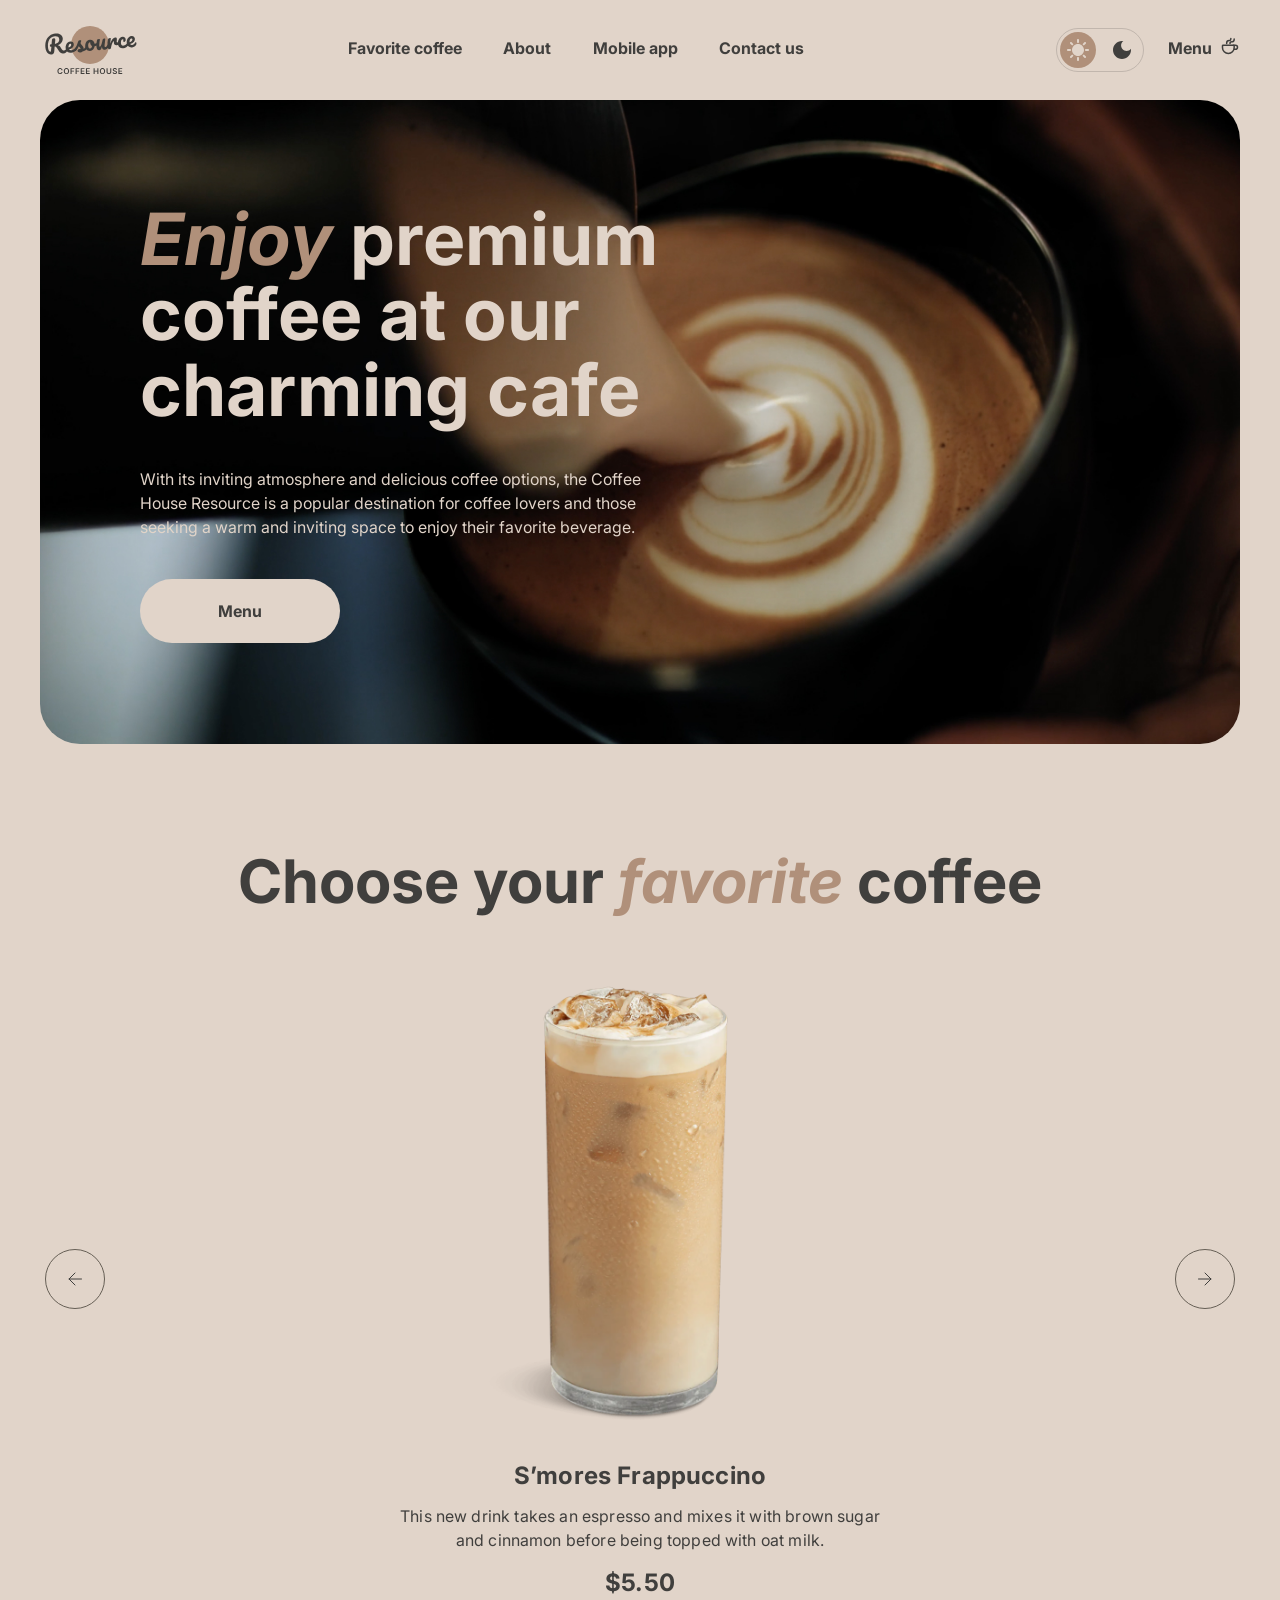
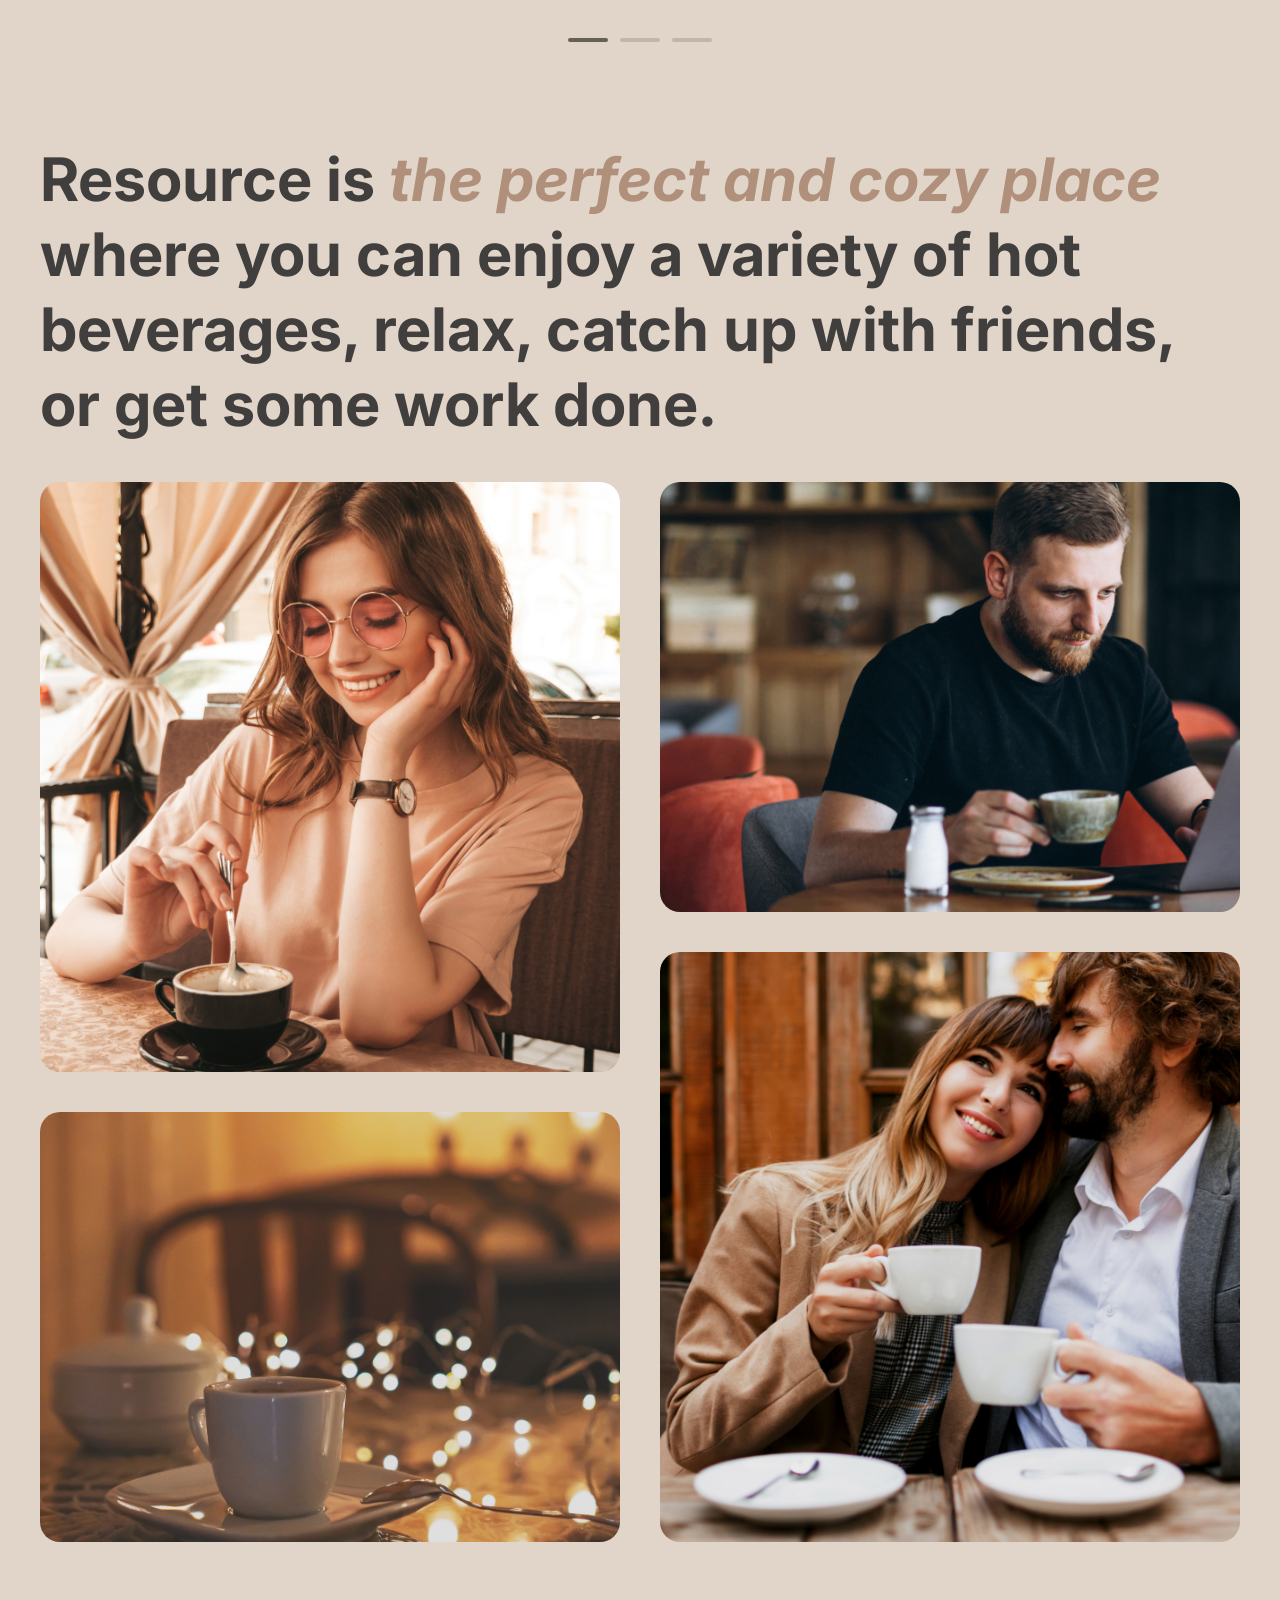
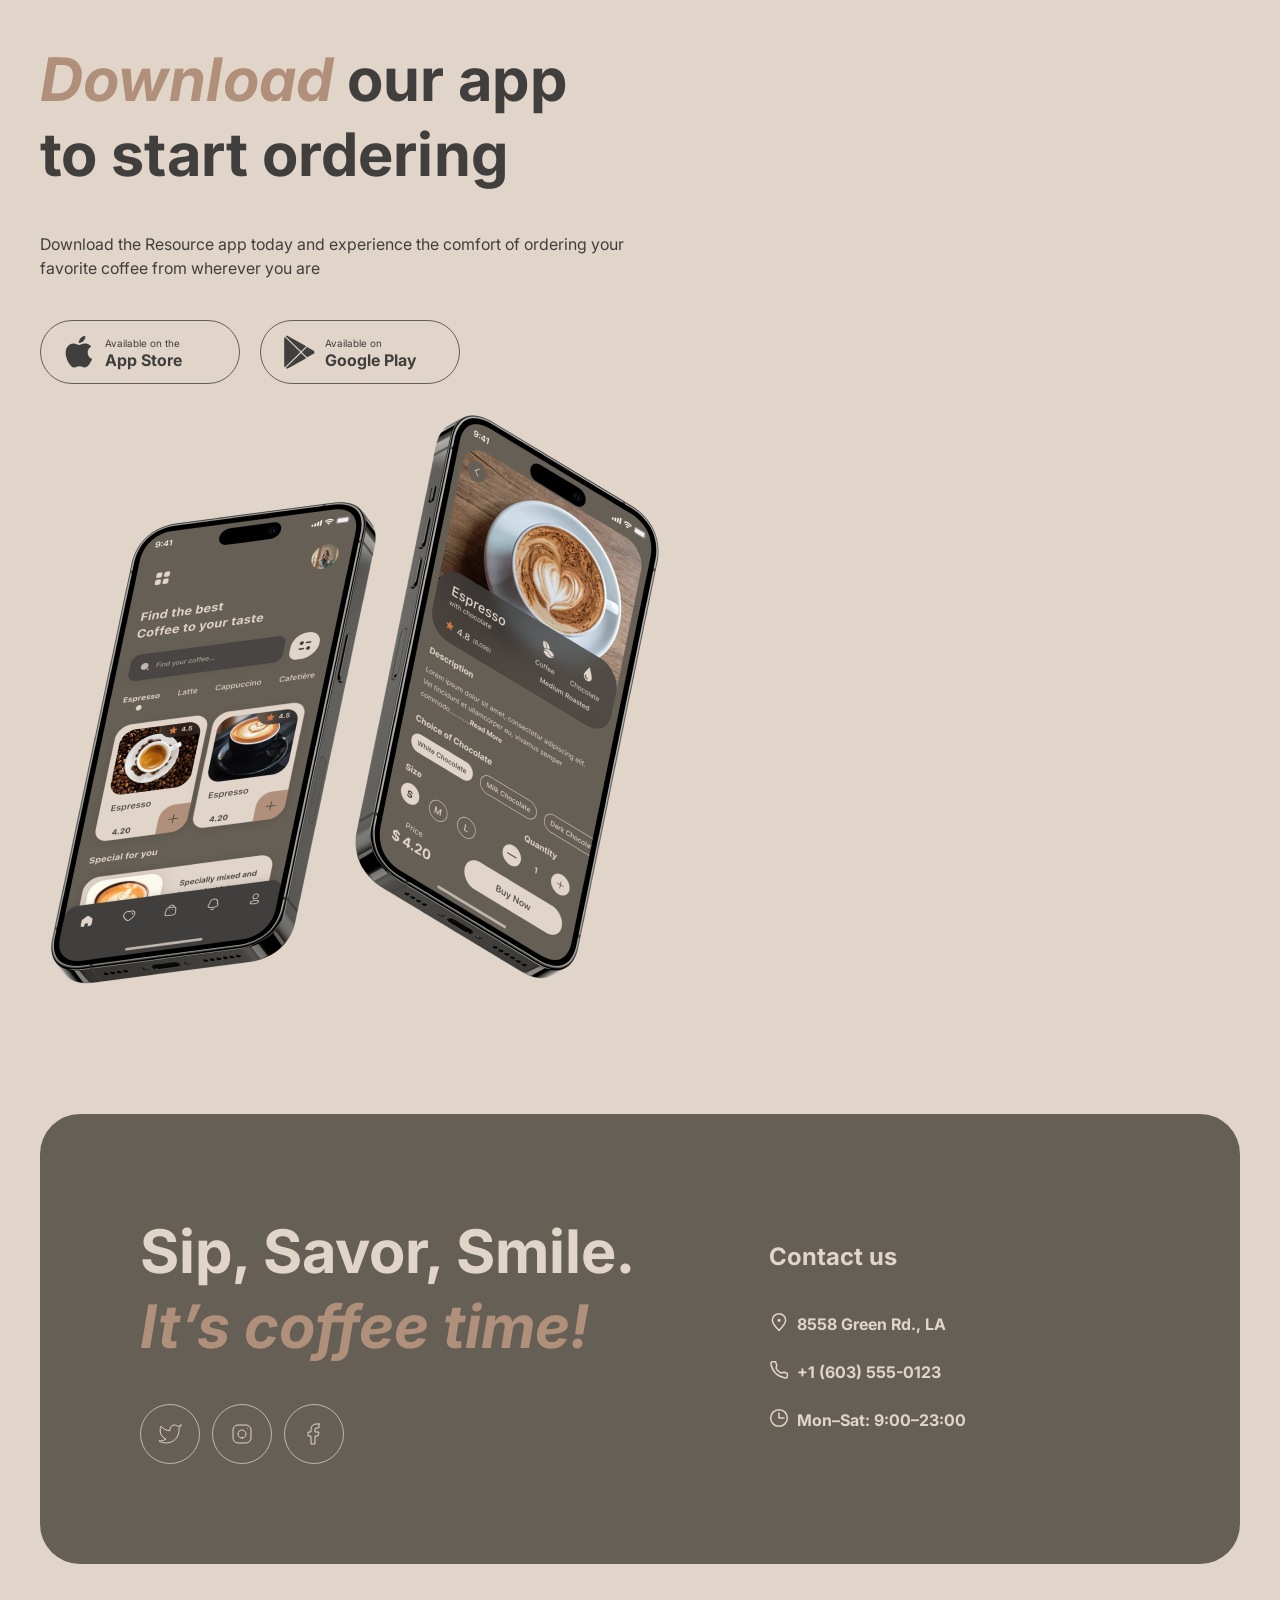
==== commit 2b69cacb: "feat: add adaptive first page" ====
--- a/index.html
+++ b/index.html
@@ -160,7 +160,11 @@
               </button>
             </li>
           </ul>
-          <button class="header__menu-btn link">Menu</button>
+          <a href="./menu.html" class="header__menu-btn link">Menu</a>
+          <div class="burger">
+            <span class="line"></span>
+            <span class="line"></span>
+          </div>
         </div>
       </header>
       <main class="main">
@@ -290,7 +294,11 @@
               ordering your favorite coffee from wherever you are
             </p>
             <div class="mobile__controls">
-              <button class="mobile__controls-btn">
+              <a
+                href="https://www.apple.com/app-store/"
+                target="_blank"
+                class="mobile__controls-btn"
+              >
                 <svg
                   width="36"
                   height="36"
@@ -309,10 +317,14 @@
                 </svg>
                 <div class="controls__btn-info">
                   <p class="btn__info-paragraph">Available on the</p>
-                  <h4 class="btn__info-title">App Store</h4>
+                  <p class="btn__info-title">App Store</p>
                 </div>
-              </button>
-              <button class="mobile__controls-btn">
+              </a>
+              <a
+                href="https://google.play/about/"
+                target="_blank"
+                class="mobile__controls-btn"
+              >
                 <svg
                   width="36"
                   height="36"
@@ -339,9 +351,9 @@
                 </svg>
                 <div class="controls__btn-info">
                   <p class="btn__info-paragraph">Available on</p>
-                  <h4 class="btn__info-title">Google Play</h4>
+                  <p class="btn__info-title">Google Play</p>
                 </div>
-              </button>
+              </a>
             </div>
           </div>
           <div class="mobile__right">
@@ -431,22 +443,28 @@
           <ul class="contacts__list">
             <li class="contacts__list-item">
               <a
-                href="https://www.google.com/maps/search/?api=1&query=8558 Green Rd, +LA"
-                class="contacts__item-link link link--light" target="_blank"
+                href="https://www.google.com/maps/search/?api=1&query=8558+Green+Rd,+LA"
+                class="contacts__item-link link link--light"
+                target="_blank"
                 >8558 Green Rd., LA</a
               >
             </li>
             <li class="contacts__list-item">
-              <a href="tel:+16035550123" class="contacts__item-link link link--light"
+              <a
+                href="tel:+16035550123"
+                class="contacts__item-link link link--light"
                 >+1 (603) 555-0123</a
               >
             </li>
             <li class="contacts__list-item">
-              <a href="#" class="contacts__item-link link link--light">Mon–Sat: 9:00–23:00</a>
+              <a href="#" class="contacts__item-link link link--light"
+                >Mon–Sat: 9:00–23:00</a
+              >
             </li>
           </ul>
         </div>
       </footer>
     </div>
+    <script src="./js/index.js"></script>
   </body>
 </html>
--- a/styles/style.css
+++ b/styles/style.css
@@ -57,7 +57,7 @@
 
 body {
   width: 100%;
-  height: 100%;
+  min-height: 100vh;
   color: var(--color-primary);
   font-family: var(--font-sans);
   background-color: var(--color-inverse);
@@ -98,15 +98,11 @@
   font-size: 1.5rem;
 }
 
-h4 {
-  font-size: 1rem;
-}
-
 .container {
   display: flex;
   flex-direction: column;
   width: 100%;
-  height: 100%;
+  min-height: 100vh;
   max-width: calc(var(--container-width) + var(--container-padding-x) * 2);
   padding: 0 var(--container-padding-x) 2.5rem;
   margin-inline: auto;
@@ -269,8 +265,27 @@
   background-image: url("../assets/images/icons/coffee-cup.svg");
 }
 
+.burger {
+  display: none;
+  align-items: center;
+  justify-content: center;
+  flex-direction: column;
+  gap: 0.5rem;
+  width: 2.75rem;
+  aspect-ratio: 1;
+  border: 1px solid var(--color-border-inverse);
+  border-radius: var(--border-radius);
+}
+
+.line {
+  width: 1.125rem;
+  height: 0.125rem;
+  background-color: var(--color-primary);
+}
+
 /*========= MAIN ==========*/
 .main {
+  flex: 1;
   display: flex;
   flex-direction: column;
   gap: 6.25rem;
@@ -347,10 +362,10 @@
   flex-direction: column;
   gap: 2.5rem;
   width: 100%;
-  min-height: 49.9375rem;
 }
 
 .favorite__title {
+  text-align: center;
 }
 
 .slider {
@@ -519,6 +534,7 @@
   display: flex;
   align-items: center;
   justify-content: space-between;
+  flex-wrap: wrap;
   min-height: 39.375rem;
   margin-bottom: 6.25rem;
 }
@@ -542,6 +558,7 @@
   display: flex;
   align-items: center;
   justify-content: center;
+  flex-wrap: wrap;
   gap: 1.25rem;
 }
 
@@ -563,14 +580,14 @@
   background-color: var(--color-border-inverse);
 }
 
-.mobile__controls-btn h4 {
+.mobile__controls-btn .btn__info-title {
   transition-duration: var(--transition-duration);
 }
 
 .mobile__controls-btn svg path {
   transition-duration: var(--transition-duration);
 }
-.mobile__controls-btn:hover h4 {
+.mobile__controls-btn:hover .btn__info-title {
   color: var(--color-inverse);
 }
 
@@ -590,6 +607,10 @@
 }
 
 .btn__info-title {
+  font-size: 1rem;
+  font-weight: bold;
+  color: var(--color-primary);
+  line-height: 105%;
 }
 
 .mobile__right {
@@ -604,6 +625,7 @@
 .footer {
   display: flex;
   align-items: center;
+  flex-wrap: wrap;
   gap: 8.4rem;
   padding: 6.25rem;
   min-height: 28.125rem;
@@ -703,3 +725,227 @@
   display: flex;
   height: 1.75rem;
 }
+
+/*======== CATALOG ==========*/
+.main__catalog {
+}
+
+.catalog {
+  display: flex;
+  flex-direction: column;
+  align-items: center;
+  justify-content: center;
+  gap: 2.5rem;
+  margin-bottom: 6.25rem;
+}
+
+.catalog__top {
+  display: flex;
+  flex-direction: column;
+  gap: 2.5rem;
+  max-width: 50rem;
+}
+
+.catalog__title {
+  text-align: center;
+  font-size: 3.75rem;
+  line-height: 125%;
+}
+
+.catalog__actions-list {
+  display: flex;
+  align-items: center;
+  justify-content: center;
+  gap: 1rem;
+}
+
+.actions__item {
+}
+
+.actions__btn {
+  position: relative;
+  display: flex;
+  align-items: center;
+  gap: 0.5rem;
+  padding: 0.5rem;
+  padding: 0.6875rem 1rem 0.6875rem 2.875rem;
+  color: var(--color-border-inverse);
+  border: 1px solid var(--color-border-primary);
+  border-radius: var(--border-radius);
+  background-color: transparent;
+  transition-duration: var(--transition-duration);
+}
+
+.actions__btn.active {
+  color: var(--color-inverse);
+  background-color: var(--color-border-inverse);
+}
+
+.actions__btn::after {
+  content: "";
+  position: absolute;
+  top: 50%;
+  left: 0.5rem;
+  transform: translateY(-50%);
+  width: 1.875rem;
+  aspect-ratio: 1;
+  border-radius: var(--border-radius);
+  background-color: var(--color-border-primary);
+}
+
+.actions__btn.active::after {
+  background-color: var(--color-inverse);
+}
+
+.actions__btn--coffee::after {
+  background-image: url("../assets/images/icons/coffee.png");
+  background-position: center;
+  background-repeat: no-repeat;
+}
+
+.actions__btn--tea::after {
+  background-image: url("../assets/images/icons/tea.png");
+  background-position: center;
+  background-repeat: no-repeat;
+}
+
+.actions__btn--dessert::after {
+  background-image: url("../assets/images/icons/dessert.png");
+  background-position: center;
+  background-repeat: no-repeat;
+}
+
+.actions__btn-text {
+  font-weight: 600;
+}
+
+.catalog__list {
+  display: flex;
+  flex-wrap: wrap;
+  gap: 2.5rem;
+}
+
+.catalog__item {
+  display: flex;
+  flex-direction: column;
+  gap: 1.25rem;
+  width: 100%;
+  max-width: 19.375rem;
+  min-height: 31.625rem;
+}
+
+.catalog__item-block {
+  border-radius: 2.5rem;
+  overflow: hidden;
+  min-height: 19.375rem;
+}
+
+.catalog__block-image {
+  scale: 1.1;
+  transition-duration: var(--transition-duration);
+}
+
+.catalog__item:hover .catalog__block-image {
+  scale: 1;
+}
+
+.catalog__item-info {
+  display: flex;
+  flex-direction: column;
+  justify-content: space-between;
+  height: 100%;
+  padding-inline: 1.25rem;
+  padding-bottom: 1.25rem;
+}
+
+.catalog__info-block {
+  display: flex;
+  flex-direction: column;
+  gap: 0.75rem;
+}
+
+.catalog__info-title {
+  font-size: 1.5rem;
+  line-height: 125%;
+}
+
+.catalog__info-paragraph {
+  line-height: 150%;
+  letter-spacing: 0.2px;
+}
+
+.catalog__info-cost {
+  font-weight: 600;
+  font-size: 24px;
+  line-height: 125%;
+}
+
+/*====== ADAPTIVE =======*/
+@media (max-width: 768px) {
+  .header__nav {
+    display: none;
+  }
+
+  .header__menu-btn {
+    display: none;
+  }
+
+  .burger {
+    display: flex;
+  }
+
+  .about__list {
+    grid-template-columns: 1fr;
+    grid-template-rows: auto;
+  }
+
+  .about__list-item:nth-child(1),
+  .about__list-item:nth-child(2),
+  .about__list-item:nth-child(3),
+  .about__list-item:nth-child(4) {
+    grid-column: auto;
+    grid-row: auto;
+    height: 36.875rem;
+    min-height: 20rem;
+    margin-top: 0;
+  }
+
+  .about__list-item:nth-child(2),
+  .about__list-item:nth-child(3) {
+    display: none;
+  }
+
+  .footer {
+    gap: 6.25rem;
+    padding-inline: 3.75rem;
+  }
+}
+
+@media (max-width: 740px) {
+  h1 {
+    font-size: 2.625rem;
+    line-height: 115%;
+  }
+
+  h2 {
+    font-size: 2rem;
+  }
+
+  .container {
+    padding-inline: 1rem;
+  }
+
+  .hero {
+    padding-inline: 1rem;
+  }
+}
+
+@media (max-width: 380px) {
+  .slider__controls {
+    display: none;
+  }
+
+  .mobile__controls {
+    justify-content: flex-start;
+  }
+}
